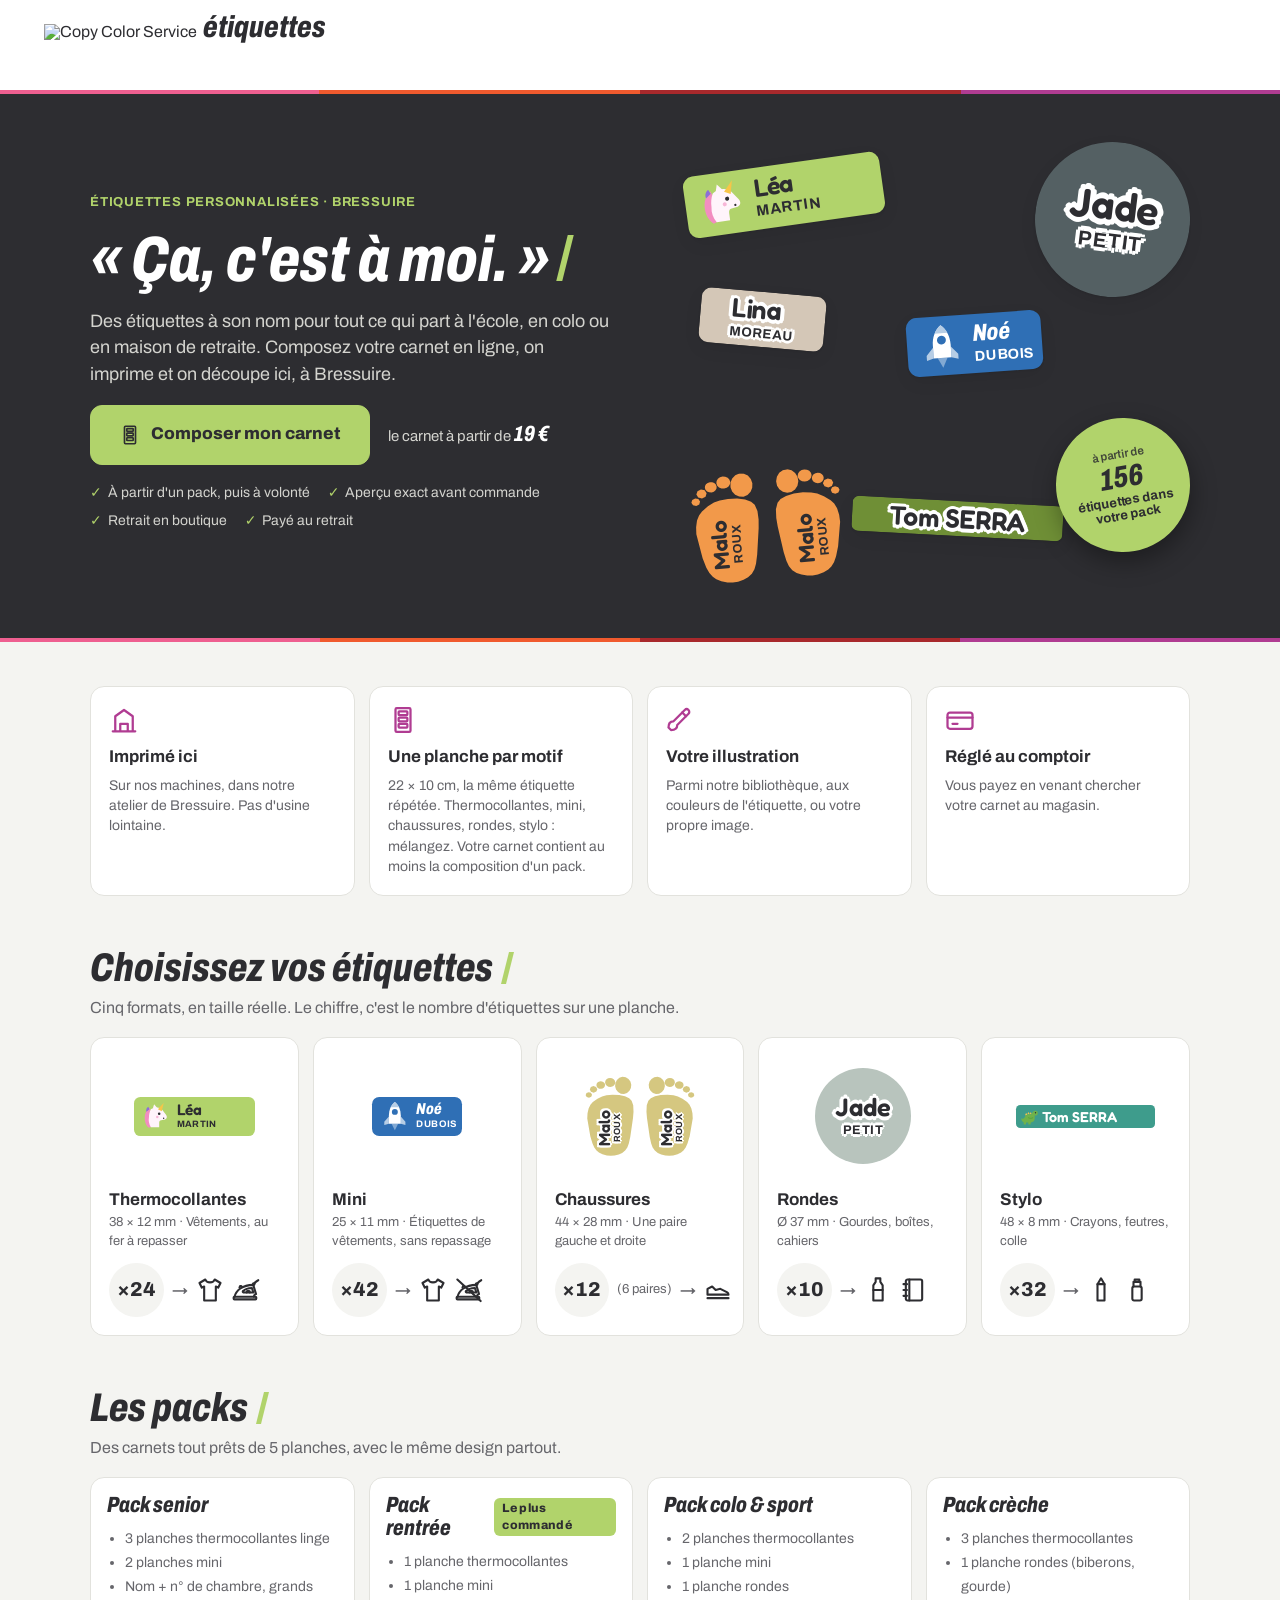
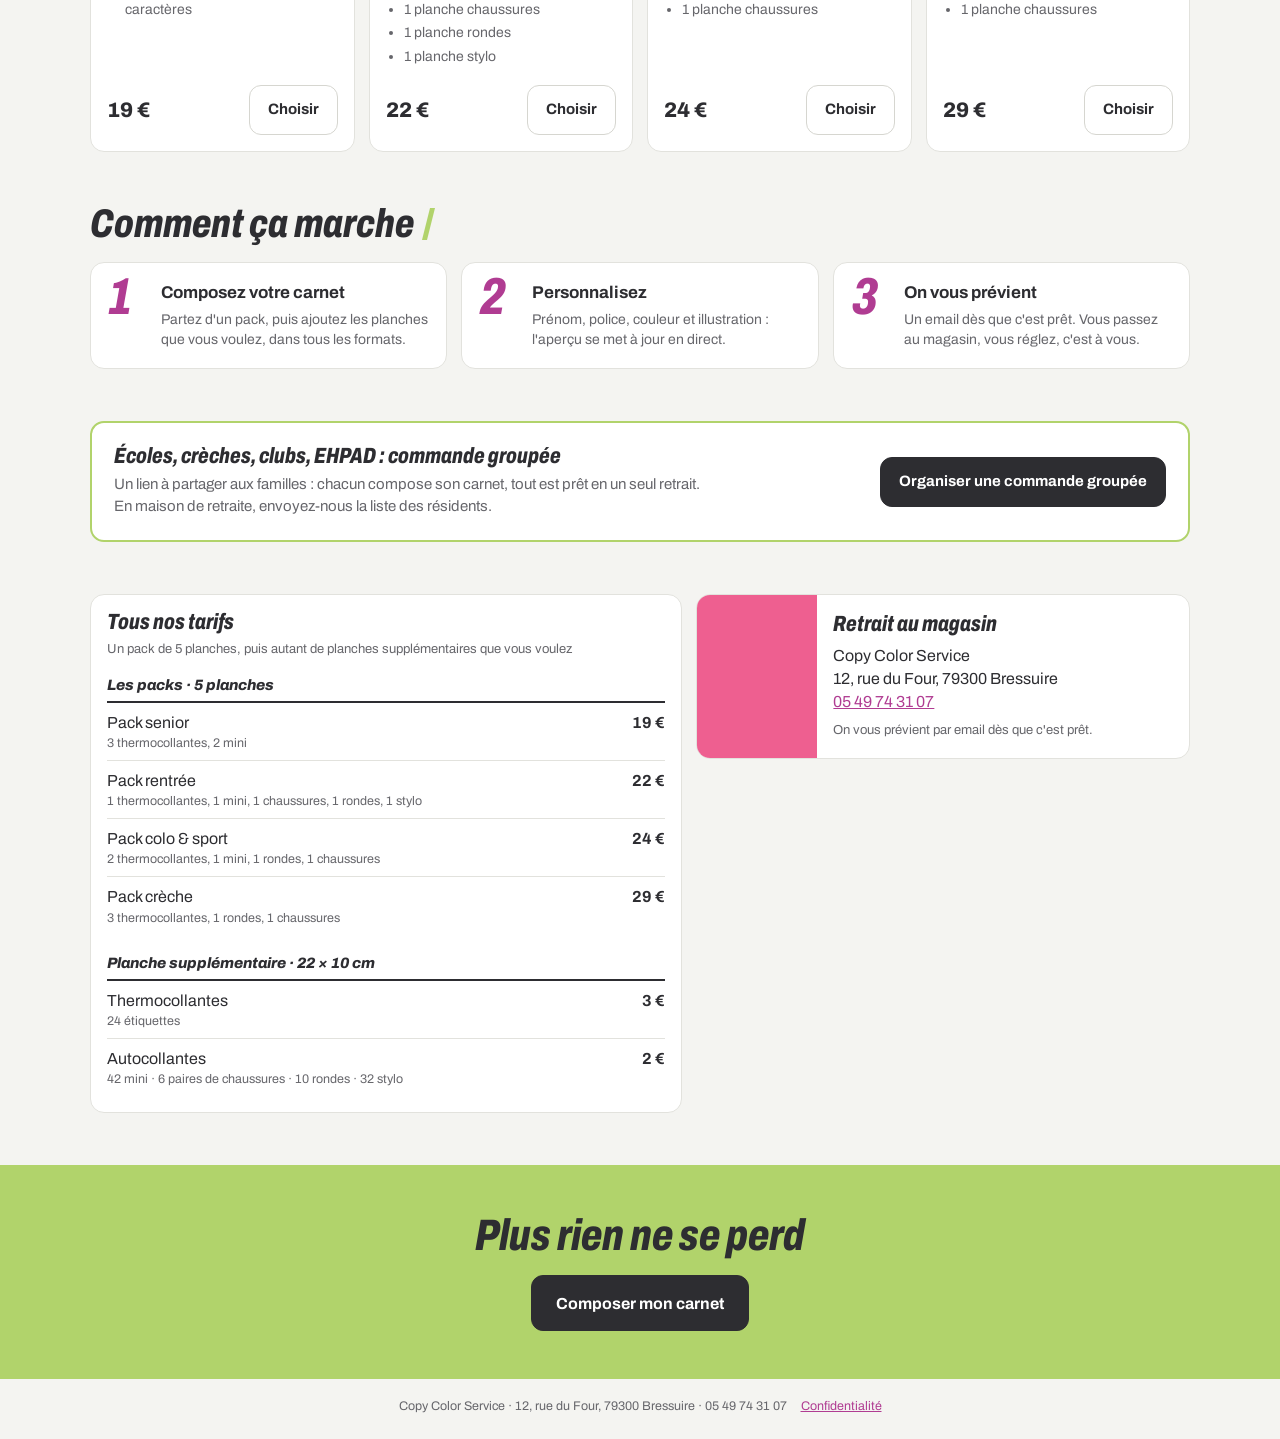
==== www/index.html @ 049da0f0 "Site de commande d'étiquettes v1.0 (etiquettes.copycolor.fr) - Accueil et configurateur repris de la" ====
<!doctype html>
<html lang="fr">
<head>
<meta charset="utf-8">
<meta name="viewport" content="width=device-width, initial-scale=1, viewport-fit=cover">
<title>Étiquettes prénom personnalisées · Copy Color Service Bressuire</title>
<meta name="description" content="Étiquettes prénom personnalisées pour l'école, la crèche, la colo ou la maison de retraite : thermocollantes, autocollantes, chaussures. Imprimées à Bressuire, à retirer au magasin.">
<meta name="theme-color" content="#2D2D31">
<link rel="icon" href="/favicon.ico" sizes="48x48">
<link rel="icon" href="/assets/favicon-32.png" type="image/png" sizes="32x32">
<link rel="apple-touch-icon" href="/apple-touch-icon.png">
<link rel="manifest" href="/site.webmanifest">
<meta property="og:type" content="website">
<meta property="og:site_name" content="Copy Color Service">
<meta property="og:locale" content="fr_FR">
<meta property="og:url" content="https://etiquettes.copycolor.fr/">
<meta property="og:title" content="Étiquettes prénom, imprimées à Bressuire">
<meta property="og:description" content="Étiquettes prénom personnalisées pour l'école, la crèche, la colo ou la maison de retraite : thermocollantes, autocollantes, chaussures. Imprimées à Bressuire, à retirer au magasin.">
<link rel="preconnect" href="https://fonts.gstatic.com" crossorigin>
<link rel="preconnect" href="https://fonts.googleapis.com">
<link href="https://fonts.googleapis.com/css2?family=Archivo:ital,wdth,wght@0,62..125,400..800;1,62..125,400..800&amp;family=Fredoka:wght@500;600&amp;family=Pacifico&amp;family=Patrick+Hand&amp;display=swap" rel="stylesheet">
<style>
body{margin:0}
.pg{--tf:'Archivo';--ink:#2D2D31;--muted:#66666B;--line:#E2E2DD;--line2:#D6D6D0;--bg:#F4F4F1;--soft:#E6E6E1;--acc:#B1D36B;--on-acc:#2D2D31;--acc-d:#B1D36B;--acc-soft:#EEF5DD;--dark:#2D2D31;--on-dark:#FFFFFF;--on-dark-2:#D4D4CF;--hl:#B03C92;--s1:#EE5F90;--s2:#F05A2E;--s3:#A8292C;--s4:#B03C92;--r:12px;
background:var(--bg);color:var(--ink);font-family:'Archivo',system-ui,sans-serif;font-size:16px;line-height:1.45;min-height:100vh;display:flex;flex-direction:column}
.pg *{box-sizing:border-box}
.pg button,.pg input{font:inherit;color:inherit}
.pg a{color:var(--hl)}
.ico{width:22px;height:22px;fill:none;stroke:currentColor;stroke-width:1.8;stroke-linecap:round;stroke-linejoin:round;flex-shrink:0}
.muted{color:var(--muted)}.small{font-size:13px}
.tf{font-family:var(--tf);font-style:italic;font-weight:800;font-stretch:75%}
.top{background:#fff;display:flex;align-items:center;gap:16px;position:sticky;top:0;z-index:40;padding:12px max(24px,calc((100% - 1192px) / 2));border-bottom:4px solid transparent;border-image:linear-gradient(90deg,var(--s1) 0 25%,var(--s2) 25% 50%,var(--s3) 50% 75%,var(--s4) 75% 100%) 1}
.brand{--lh:54px;display:block;white-space:nowrap;line-height:1;text-decoration:none;color:var(--ink)!important;padding-bottom:calc(var(--lh) * .152)}
.brand img{height:var(--lh);width:auto;display:inline-block;vertical-align:baseline;margin-bottom:calc(var(--lh) * -.152)}
.brand span{display:inline-block;margin-left:calc(var(--lh) * .12);font-size:calc(var(--lh) * .56);word-spacing:.14em;font-family:var(--tf);font-style:italic;font-weight:800;font-stretch:75%}
.steps{margin-left:auto;display:flex;gap:6px}
.steps span{font-size:13px;padding:7px 12px;border-radius:20px;background:var(--soft);color:var(--muted);white-space:nowrap}
.steps span.on{background:var(--dark);color:var(--on-dark);font-weight:700}
.stripes{display:flex;height:4px}.stripes i{flex:1}
.stripes i:nth-child(1){background:var(--s1)}.stripes i:nth-child(2){background:var(--s2)}.stripes i:nth-child(3){background:var(--s3)}.stripes i:nth-child(4){background:var(--s4)}
.title{font-size:36px;line-height:1;margin:0;display:flex;align-items:center;gap:12px;flex-wrap:wrap;font-family:var(--tf);font-style:italic;font-weight:800;font-stretch:75%}
.title::after{content:"";display:inline-block;width:5px;height:.8em;background:var(--acc);transform:skewX(-14deg)}
.title-sm{font-size:22px;line-height:1.05;margin:0;font-family:var(--tf);font-style:italic;font-weight:800;font-stretch:75%}
.card{background:#fff;border:1px solid var(--line);border-radius:14px;padding:16px}
.btn{display:inline-flex;align-items:center;justify-content:center;gap:10px;height:50px;padding:0 18px;border-radius:var(--r);border:1px solid var(--line2);background:#fff;font-weight:700;font-size:15px;cursor:pointer;text-decoration:none;color:var(--ink)!important;white-space:nowrap}
.btn-lime{background:var(--acc);border-color:var(--acc);color:var(--on-acc)!important;font-weight:800}
.btn-big{height:56px;font-size:16px;padding:0 24px}
.btn-ink{background:var(--dark);border-color:var(--dark);color:var(--on-dark)!important}
.wide{width:100%}
.hero{background:var(--dark);color:var(--on-dark);overflow:hidden}
.hero-in{max-width:1140px;margin:0 auto;padding:48px 20px 56px;display:grid;grid-template-columns:1.1fr 1fr;gap:40px;align-items:center}
.hero-text{display:flex;flex-direction:column;gap:18px;align-items:flex-start}
.kicker{font-size:13px;font-weight:700;letter-spacing:.06em;text-transform:uppercase;color:var(--acc-d)}
.hero-title{font-size:64px;line-height:.95;margin:0;font-family:var(--tf);font-style:italic;font-weight:800;font-stretch:75%}
.hero-title::after{content:"";display:inline-block;width:.1em;height:.72em;margin-left:.18em;background:var(--acc-d);transform:skewX(-14deg)}
.hero-lead{font-size:18px;color:var(--on-dark-2);margin:0;max-width:520px}
.hero-cta{display:flex;align-items:center;gap:18px;flex-wrap:wrap}
.hero-cta .btn-big{height:60px;font-size:17px;padding:0 28px}
.hero-from{font-size:15px;color:var(--on-dark-2)}.hero-from b{color:var(--on-dark);font-size:22px;font-family:var(--tf);font-style:italic;font-weight:800;font-stretch:75%}
.hero-pts{list-style:none;margin:0;padding:0;display:flex;gap:8px 18px;flex-wrap:wrap;font-size:14px;color:var(--on-dark-2)}
.hero-pts li::before{content:"✓";color:var(--acc-d);font-weight:800;margin-right:6px}
.sheets{position:relative;height:440px}
.stk{transform:rotate(var(--r));animation:floaty 7s ease-in-out infinite}
@keyframes floaty{0%,100%{transform:translate(0,0) rotate(var(--r))}25%{transform:translate(3px,-9px) rotate(calc(var(--r) + 1.5deg))}50%{transform:translate(0,-4px) rotate(var(--r))}75%{transform:translate(-3px,-11px) rotate(calc(var(--r) - 1.5deg))}}
.sticker{animation:pulse 4.5s ease-in-out infinite}
@keyframes pulse{0%,100%{transform:rotate(-10deg) scale(1)}50%{transform:rotate(-6deg) scale(1.06)}}
@media (prefers-reduced-motion:reduce){.stk,.sticker{animation:none}}
.sheets .lab{box-shadow:0 14px 30px rgba(0,0,0,.4)}
.sheet{position:absolute;margin:0;background:#fff;border-radius:3px;box-shadow:0 18px 40px rgba(0,0,0,.45);display:grid;align-content:start;justify-content:center}
.sticker{position:absolute;right:0;bottom:30px;background:var(--acc);color:var(--on-acc);border-radius:50%;width:134px;height:134px;padding:10px;box-sizing:border-box;display:flex;flex-direction:column;align-items:center;justify-content:center;text-align:center;font-weight:700;font-size:13px;line-height:1.1;transform:rotate(-10deg);box-shadow:0 10px 24px rgba(0,0,0,.35)}
.sticker small{font-size:11.5px;font-weight:600;opacity:.85}
.sticker b{font-size:30px;font-family:var(--tf);font-style:italic;font-weight:800;font-stretch:75%}
.band{max-width:1140px;margin:0 auto;padding:44px 20px 8px;width:100%}
.band > .title{font-size:40px;margin-bottom:8px}
.band > .muted{margin:0}
.perks{display:grid;grid-template-columns:repeat(4,1fr);gap:14px}
.perk{background:#fff;border:1px solid var(--line);border-radius:14px;padding:18px;display:flex;flex-direction:column;gap:6px}
.perk .ico{width:30px;height:30px;color:var(--hl);margin-bottom:4px}
.perk b{font-size:17px}.perk span{font-size:14px;color:var(--muted)}
.sizes{display:flex;align-items:flex-end;justify-content:space-between;gap:24px;overflow-x:auto;padding:26px 2px 10px}
.size{flex:none;display:flex;flex-direction:column;align-items:center;gap:8px;text-decoration:none;color:var(--ink)!important}
.size .sheetmini{background:#fff;border-radius:2px;box-shadow:0 6px 16px rgba(45,45,49,.18);display:grid;align-content:start;justify-content:center}
.fgrid{display:grid;grid-template-columns:repeat(5,minmax(0,1fr));gap:14px;margin-top:18px}
.fcard{display:flex;flex-direction:column;gap:12px;text-decoration:none;color:var(--ink)!important;padding:18px}
.fvis{height:120px;display:flex;align-items:center;justify-content:center}
.fcard b{font-size:17px}
.fuse{display:flex;align-items:center;gap:8px;margin-top:auto;color:var(--ink)}
.fuse .ico{width:28px;height:28px}
.count{min-width:54px;height:54px;padding:0 8px;border-radius:27px;background:var(--bg);display:flex;align-items:center;justify-content:center;font-size:20px;font-weight:800}
.arrow{color:var(--muted);font-weight:700}
@media (max-width:999px){.fgrid{grid-template-columns:repeat(2,minmax(0,1fr))}}
.size b{font-size:15px;margin-top:4px}.size span{font-size:13px;color:var(--muted);text-align:center}
.band[id]{scroll-margin-top:90px}
html{scroll-behavior:smooth}
@media (prefers-reduced-motion:reduce){html{scroll-behavior:auto}}
.packs{display:grid;grid-template-columns:repeat(4,1fr);gap:14px;margin-top:18px}
.pack{display:flex;flex-direction:column;gap:10px}
.pack ul{margin:0;padding-left:18px;font-size:14px;color:var(--muted);line-height:1.7}
.pack .pr{display:flex;justify-content:space-between;align-items:center;margin-top:auto;padding-top:6px}
.pack .pr b{font-size:21px;font-weight:800}
.chip{background:var(--acc);color:var(--on-acc);border-radius:6px;padding:2px 8px;font-size:12px;font-weight:800;letter-spacing:.03em}
.chip.soft{background:var(--soft)}
.how3{list-style:none;margin:18px 0 0;padding:0;display:grid;grid-template-columns:repeat(3,1fr);gap:14px;counter-reset:s}
.how3 li{counter-increment:s;background:#fff;border:1px solid var(--line);border-radius:14px;padding:18px 18px 18px 70px;position:relative;display:flex;flex-direction:column;gap:4px}
.how3 li::before{content:counter(s);position:absolute;left:18px;top:8px;font-size:52px;line-height:1;color:var(--hl);font-family:var(--tf);font-style:italic;font-weight:800;font-stretch:75%}
.how3 b{font-size:17px}.how3 span{font-size:14px;color:var(--muted)}
.two-col{display:grid;grid-template-columns:1.2fr 1fr;gap:14px;align-items:start}
.prices{width:100%;border-collapse:collapse;margin:10px 0 0}
.prices td{padding:8px 0;border-bottom:1px solid var(--line);vertical-align:top}
.prices tr:last-child td{border-bottom:0}
.prices td:last-child{text-align:right;font-weight:700;white-space:nowrap}
.prices .sub{display:block;font-weight:400;color:var(--muted);font-size:12.5px}
.prices tr.ph td{padding:18px 0 4px;font-family:'Archivo',sans-serif;font-style:italic;font-weight:800;font-size:15px;text-align:left;border-bottom:2px solid var(--ink)}
.prices tr.ph:first-child td{padding-top:6px}
.prices tr:has(+ tr.ph) td{border-bottom:0}
.shopcard{display:flex;gap:16px;padding:0;overflow:hidden}
.shopcard img{width:120px;object-fit:cover;object-position:top;background:var(--s1)}
.shopcard > div{padding:18px 18px 18px 0}
.shopcard p{margin:8px 0 0}
.groupe{display:flex;gap:18px;align-items:center;justify-content:space-between;flex-wrap:wrap;padding:22px;border:2px solid var(--acc)}
.groupe p{margin:6px 0 0;color:var(--muted);font-size:15px;max-width:640px}
.final{margin:44px 0 0;background:var(--acc);color:var(--on-acc);padding:48px 20px;display:flex;flex-direction:column;align-items:center;gap:18px;text-align:center}
.final h2{font-size:44px;line-height:1;margin:0;font-family:var(--tf);font-style:italic;font-weight:800;font-stretch:75%}
.foot{display:flex;gap:14px;justify-content:center;flex-wrap:wrap;font-size:12.5px;color:var(--muted);padding:18px 16px 24px}
.lab.pat{background-position:center;background-repeat:no-repeat}
.pt-cactus{background-image:url(/assets/fonds/cactus.jpg)}
.pt-feuilles{background-image:url(/assets/fonds/feuilles.jpg)}
.pt-chats{background-image:url(/assets/fonds/chats.jpg)}
.pt-abeilles{background-image:url(/assets/fonds/abeilles.jpg)}
.pt-marguerites{background-image:url(/assets/fonds/marguerites.jpg)}
.pt-mer{background-image:url(/assets/fonds/mer.jpg)}
.pt-noel{background-image:url(/assets/fonds/noel.jpg)}
.pt-herbier{background-image:url(/assets/fonds/herbier.jpg)}
.pt-automne{background-image:url(/assets/fonds/automne.jpg)}
.pt-tortues{background-image:url(/assets/fonds/tortues.jpg)}
.pt-monstres{background-image:url(/assets/fonds/monstres.jpg)}
.pt-baleines{background-image:url(/assets/fonds/baleines.jpg)}
.pt-poissons{background-image:url(/assets/fonds/poissons.jpg)}
.pt-nuages{background-image:url(/assets/fonds/nuages.jpg)}
.pt-singes{background-image:url(/assets/fonds/singes.jpg)}
.lab{display:flex;align-items:center;box-sizing:border-box;overflow:hidden;white-space:nowrap}
.lab svg{flex:none}
@media (max-width:699px){
.top{padding:10px 16px}.brand{--lh:44px}.steps{display:none}
.hero-in{grid-template-columns:1fr;padding:28px 16px 36px;gap:28px}
.hero-title{font-size:46px}.hero-lead{font-size:16.5px}.hero-cta .btn-big{width:100%}
.sheets{height:300px;order:-1;margin:0 8px}
.sheets>.stk:nth-child(3),.sheets>.stk:nth-child(6){display:none}
.band{padding:32px 16px 4px}.band > .title{font-size:32px}
.perks,.packs{grid-template-columns:1fr 1fr;gap:10px}
.how3,.two-col{grid-template-columns:1fr}
.final{padding:36px 16px 44px}.final h2{font-size:34px}
}
@media (min-width:700px) and (max-width:999px){.perks,.packs{grid-template-columns:1fr 1fr}.how3,.two-col{grid-template-columns:1fr}}
</style>
</head>
<body>
<div class="pg">
<svg width="0" height="0" style="position: absolute" aria-hidden="true">
<symbol id="i-licorne" viewBox="0 0 48 48"><path d="M15 11c-6 4-9 12-7 21 1 4 3 8 6 10l5-2c-4-6-4-15-1-21z" fill="var(--i2, #F28DC0)"></path><path d="M13 9c-3 2-4 5-3 8l5-4z" fill="var(--i3, #8B6FD6)"></path><path d="M17 13c6-4 14-4 18 1l6 8c2 3 1 6-2 7l-6 1c-2 0-3 2-3 4v7H17c-3-5-4-10-3-15 0-5 1-9 3-13z" fill="var(--i1, #FFF4FB)"></path><path d="M20 12l2-7 5 6z" fill="var(--i1, #FFF4FB)"></path><path d="M28 13l9-10-3 13z" fill="var(--i3, #F7C548)"></path><circle cx="30" cy="20" r="2" fill="var(--e, #2D2D31)"></circle><circle cx="37" cy="27" r="1.1" fill="var(--e, #2D2D31)"></circle><circle cx="27" cy="25" r="2" fill="var(--i2, #F28DC0)" opacity=".6"></circle></symbol>
<symbol id="i-pompier" viewBox="0 0 48 48"><path d="M6 12h22v2H6zM8 14h2v5H8zM14 14h2v5h-2zM20 14h2v5h-2zM26 14h2v5h-2z" fill="var(--i3, #F7C548)"></path><rect x="3" y="19" width="28" height="17" rx="2" fill="var(--i1, #E5484D)"></rect><path d="M31 23h8l6 7v6H31z" fill="var(--i1, #E5484D)"></path><path d="M33 25h5l4 5h-9z" fill="var(--i2, #BFE3F5)"></path><rect x="33" y="19" width="4" height="4" rx="1" fill="var(--i2, #5EB1E8)"></rect><rect x="6" y="25" width="22" height="3" fill="var(--e, #FFFFFF)" opacity=".85"></rect><circle cx="12" cy="37" r="4.5" fill="var(--k, #2D2D31)"></circle><circle cx="37" cy="37" r="4.5" fill="var(--k, #2D2D31)"></circle><circle cx="12" cy="37" r="1.8" fill="var(--e, #FFFFFF)"></circle><circle cx="37" cy="37" r="1.8" fill="var(--e, #FFFFFF)"></circle></symbol>
<symbol id="i-fleur" viewBox="0 0 48 48"><rect x="23" y="24" width="2.6" height="20" rx="1.3" fill="var(--i3, #4F9D3A)"></rect><path d="M25 37c4-6 10-7 13-5-3 5-9 6-13 5z" fill="var(--i3, #6FB24A)"></path><path d="M23 33c-4-5-9-6-12-4 3 4 8 5 12 4z" fill="var(--i3, #6FB24A)"></path><circle cx="24" cy="10" r="6.5" fill="var(--i1, #F28DC0)"></circle><circle cx="32.5" cy="16.5" r="6.5" fill="var(--i1, #F28DC0)"></circle><circle cx="29" cy="26" r="6.5" fill="var(--i1, #F28DC0)"></circle><circle cx="19" cy="26" r="6.5" fill="var(--i1, #F28DC0)"></circle><circle cx="15.5" cy="16.5" r="6.5" fill="var(--i1, #F28DC0)"></circle><circle cx="24" cy="19" r="5.5" fill="var(--i2, #F7C548)"></circle></symbol>
<symbol id="i-dino" viewBox="0 0 48 48"><path d="M13 21l3-6 3 6zM19 19l3-6 3 6zM25 19l3-6 2 6z" fill="var(--i2, #F7C548)"></path><path d="M3 30c4 1 7 0 9-3 2-5 7-8 13-8h5c1-5 5-9 10-9 4 0 6 3 6 6 0 4-3 6-7 6h-1v8c0 6-4 10-10 10l-1 5h-5l-1-5h-5l-1 5h-5l-1-6c-3-1-5-4-6-8z" fill="var(--i1, #6FB24A)"></path><circle cx="40" cy="15" r="1.8" fill="var(--e, #2D2D31)"></circle><path d="M22 28c3 2 8 2 11 0" stroke="var(--i3, #4F9D3A)" stroke-width="2" fill="none" stroke-linecap="round"></path></symbol>
<symbol id="i-fusee" viewBox="0 0 48 48"><path d="M19 36h10l-5 10z" fill="var(--i3, #F7C548)"></path><path d="M15 25l-7 8v5l7-2zM33 25l7 8v5l-7-2z" fill="var(--i2, #E5484D)"></path><path d="M24 3c6 5 9 12 9 20v13H15V23c0-8 3-15 9-20z" fill="var(--i1, #DCE6F0)"></path><circle cx="24" cy="18" r="4.5" fill="var(--e, #2F6FB5)"></circle><path d="M24 3c3 2 5 5 6.5 8h-13C19 8 21 5 24 3z" fill="var(--i2, #E5484D)"></path></symbol>
<symbol id="i-chat" viewBox="0 0 48 48"><path d="M10 21l2-13 9 7h6l9-7 2 13c2 3 3 6 3 9 0 9-8 14-17 14S7 39 7 30c0-3 1-6 3-9z" fill="var(--i1, #F2994A)"></path><path d="M13.5 12l1 6 4-3zM34.5 12l-1 6-4-3z" fill="var(--i2, #F28DC0)"></path><path d="M14 24l5 1M14 21l4 2M29 25l5-1M30 23l4-2" stroke="var(--i3, #D9772A)" stroke-width="1.6" stroke-linecap="round"></path><circle cx="18.5" cy="29" r="2.2" fill="var(--e, #2D2D31)"></circle><circle cx="29.5" cy="29" r="2.2" fill="var(--e, #2D2D31)"></circle><path d="M22 33h4l-2 2.5z" fill="var(--i2, #F28DC0)"></path></symbol>
<symbol id="i-arc" viewBox="0 0 48 48"><path d="M3 34a21 21 0 0 1 42 0h-5a16 16 0 0 0-32 0z" fill="var(--i1, #E5484D)"></path><path d="M8 34a16 16 0 0 1 32 0h-5a11 11 0 0 0-22 0z" fill="var(--i2, #F7C548)"></path><path d="M13 34a11 11 0 0 1 22 0h-5a6 6 0 0 0-12 0z" fill="var(--i3, #2F6FB5)"></path><circle cx="8" cy="36" r="5" fill="var(--e, #E8F1F8)"></circle><circle cx="13" cy="37" r="4" fill="var(--e, #E8F1F8)"></circle><circle cx="40" cy="36" r="5" fill="var(--e, #E8F1F8)"></circle><circle cx="35" cy="37" r="4" fill="var(--e, #E8F1F8)"></circle></symbol>
<symbol id="i-papillon" viewBox="0 0 48 48"><path d="M24 22C18 9 5 7 5 16s9 11 19 8zM24 22c6-13 19-15 19-6s-9 11-19 8z" fill="var(--i1, #8B6FD6)"></path><path d="M24 25c-8 0-15 4-13 10 2 5 9 3 13-6zM24 25c8 0 15 4 13 10-2 5-9 3-13-6z" fill="var(--i2, #F28DC0)"></path><circle cx="13" cy="16" r="2.5" fill="var(--i3, #F7C548)"></circle><circle cx="35" cy="16" r="2.5" fill="var(--i3, #F7C548)"></circle><rect x="22.6" y="14" width="2.8" height="22" rx="1.4" fill="var(--k, #2D2D31)"></rect><path d="M23 15c-2-4-4-6-6-7M25 15c2-4 4-6 6-7" stroke="var(--k, #2D2D31)" stroke-width="1.4" fill="none" stroke-linecap="round"></path></symbol>
</svg>
<header class="top">
<a class="brand" href="/" aria-label="Copy Color Service, accueil étiquettes"><img src="/assets/logo.png" alt="Copy Color Service"><span>étiquettes</span></a>

</header>
<main style="flex:1;width:100%">
<section class="hero">
<div class="hero-in">
<div class="hero-text">
<span class="kicker">Étiquettes personnalisées · Bressuire</span>
<h1 class="hero-title">« Ça, c'est à moi. »</h1>
<p class="hero-lead">Des étiquettes à son nom pour tout ce qui part à l'école, en colo ou en maison de retraite. Composez votre carnet en ligne, on imprime et on découpe ici, à Bressuire.</p>
<div class="hero-cta">
<a class="btn btn-lime btn-big" href="#packs"><svg class="ico" viewBox="0 0 24 24" aria-hidden="true"><rect x="6" y="2.5" width="12" height="19" rx="1"/><rect x="8.5" y="5" width="7" height="3" rx=".6"/><rect x="8.5" y="10" width="7" height="3" rx=".6"/><rect x="8.5" y="15" width="7" height="3" rx=".6"/></svg>Composer mon carnet</a>
<span class="hero-from">le carnet à partir de <b>19 €</b></span>
</div>
<ul class="hero-pts"><li>À partir d'un pack, puis à volonté</li><li>Aperçu exact avant commande</li><li>Retrait en boutique</li><li>Payé au retrait</li></ul>
</div>
<div class="sheets" aria-hidden="true">
<div class="stk" style="position:absolute;left:0;top:22px;--r:-8deg;animation-duration:6.5s;animation-delay:0s"><div class="lab" style="width:197.6px;height:62.4px;flex:none;border-radius:10.4px;background:#B1D36B;color:#2D2D31;padding:0 11.2px;gap:8.7px;box-shadow:0 1px 2px rgba(0,0,0,.08),0 6px 18px rgba(0,0,0,.06);"><svg aria-hidden="true" style="width:49.9px;height:49.9px;"><use href="#i-licorne"></use></svg><div style="display:flex;flex-direction:column;min-width:0;"><span style="font-family:'Fredoka', sans-serif;font-weight:600;font-size:25.0px;line-height:1.05;">Léa</span><span style="font-weight:700;font-size:15.0px;letter-spacing:.04em">MARTIN</span></div></div></div><div class="stk" style="position:absolute;right:0;top:0;--r:7deg;animation-duration:7.5s;animation-delay:-2.2s"><div class="lab pat pt-marguerites" style="width:155.4px;height:155.4px;flex:none;border-radius:999px;background-color:#546063;background-size:210.0px 210.0px;color:#2D2D31;flex-direction:column;justify-content:center;gap:4.7px;padding:0 12.4px;box-shadow:0 1px 2px rgba(0,0,0,.08),0 6px 18px rgba(0,0,0,.06);"><div style="display:flex;flex-direction:column;min-width:0;align-items:center;text-align:center;"><span style="font-family:'Fredoka', sans-serif;font-weight:600;font-size:41.0px;line-height:1.05;text-shadow:5.74px 0.00px 0 #fff,-5.74px 0.00px 0 #fff,0.00px 5.74px 0 #fff,0.00px -5.74px 0 #fff,4.02px 4.02px 0 #fff,-4.02px 4.02px 0 #fff,4.02px -4.02px 0 #fff,-4.02px -4.02px 0 #fff;">Jade</span><span style="font-weight:700;font-size:20.2px;letter-spacing:.04em;text-shadow:4.44px 0.00px 0 #fff,-4.44px 0.00px 0 #fff,0.00px 4.44px 0 #fff,0.00px -4.44px 0 #fff,3.11px 3.11px 0 #fff,-3.11px 3.11px 0 #fff,3.11px -3.11px 0 #fff,-3.11px -3.11px 0 #fff;">PETIT</span></div></div></div><div class="stk" style="position:absolute;left:3%;top:150px;--r:5deg;animation-duration:6s;animation-delay:-1.4s"><div class="lab pat pt-mer" style="width:125.0px;height:55.0px;flex:none;border-radius:10.0px;background-color:#D4C7B7;background-size:225.0px 225.0px;justify-content:center;color:#2D2D31;padding:0 9.9px;gap:7.7px;box-shadow:0 1px 2px rgba(0,0,0,.08),0 6px 18px rgba(0,0,0,.06);"><div style="display:flex;flex-direction:column;min-width:0;"><span style="font-family:'Fredoka', sans-serif;font-weight:600;font-size:26.4px;line-height:1.05;text-shadow:3.70px 0.00px 0 #fff,-3.70px 0.00px 0 #fff,0.00px 3.70px 0 #fff,0.00px -3.70px 0 #fff,2.59px 2.59px 0 #fff,-2.59px 2.59px 0 #fff,2.59px -2.59px 0 #fff,-2.59px -2.59px 0 #fff;">Lina</span><span style="font-weight:700;font-size:13.2px;letter-spacing:.04em;text-shadow:2.90px 0.00px 0 #fff,-2.90px 0.00px 0 #fff,0.00px 2.90px 0 #fff,0.00px -2.90px 0 #fff,2.03px 2.03px 0 #fff,-2.03px 2.03px 0 #fff,2.03px -2.03px 0 #fff,-2.03px -2.03px 0 #fff;">MOREAU</span></div></div></div><div class="stk" style="position:absolute;left:44%;top:172px;--r:-4deg;animation-duration:7s;animation-delay:-3.1s"><div class="lab" style="width:135.0px;height:59.4px;flex:none;border-radius:10.8px;background:#2F6FB5;color:#FFFFFF;padding:0 10.7px;gap:8.3px;box-shadow:0 1px 2px rgba(0,0,0,.08),0 6px 18px rgba(0,0,0,.06);"><svg aria-hidden="true" style="width:47.5px;height:47.5px;--i1:#FFFFFF;--i2:color-mix(in srgb,#FFFFFF 65%,#2F6FB5);--i3:color-mix(in srgb,#FFFFFF 40%,#2F6FB5);--e:#2F6FB5;--k:#FFFFFF;"><use href="#i-fusee"></use></svg><div style="display:flex;flex-direction:column;min-width:0;"><span style="font-family:'Archivo', sans-serif;font-weight:800;font-style:italic;font-stretch:75%;font-size:23.8px;line-height:1.05;">Noé</span><span style="font-weight:700;font-size:14.3px;letter-spacing:.04em">DUBOIS</span></div></div></div><div class="stk" style="position:absolute;left:1%;bottom:0;--r:-5deg;animation-duration:8s;animation-delay:-0.8s"><div style="display:flex;gap:10.4px"><div style="position:relative;width:72.8px;height:114.4px;flex:none;color:#2D2D31"><div aria-hidden="true" class="" style="position:absolute;inset:0;background:#F2994A;clip-path:path('M44.14 10.54 L43.48 8.24 L41.98 6.43 L39.68 5.15 L37.00 4.75 L34.35 5.26 L32.13 6.64 L30.67 8.65 L30.20 10.99 L30.87 13.45 L32.49 15.36 L34.83 16.59 L37.51 16.93 L40.16 16.36 L42.34 14.94 L43.74 12.89 Z M30.19 14.07 L29.57 12.11 L28.14 10.52 L26.13 9.52 L23.83 9.28 L21.60 9.82 L19.77 11.06 L18.67 12.71 L18.34 14.71 L18.90 16.68 L20.28 18.30 L22.26 19.35 L24.70 19.63 L26.94 19.09 L28.76 17.85 L29.91 16.08 Z M66.06 14.04 L64.90 9.62 L62.24 6.02 L58.47 3.75 L53.90 3.21 L49.75 4.55 L46.40 7.46 L44.36 11.50 L43.94 16.06 L45.19 20.44 L47.95 23.99 L51.77 26.15 L56.08 26.60 L60.22 25.26 L63.57 22.35 L65.53 18.59 Z M19.61 20.10 L17.92 16.98 L14.33 15.81 L10.72 17.22 L9.30 20.44 L10.90 23.60 L14.58 24.85 L18.28 23.36 Z M12.38 27.72 L10.87 25.10 L7.79 24.17 L4.75 25.43 L3.62 28.20 L5.05 30.85 L8.22 31.84 L11.33 30.51 Z M13.45 37.76 L10.16 41.46 L7.69 46.39 L6.20 53.10 L5.82 60.03 L9.99 84.37 L12.87 94.14 L15.46 99.75 L18.48 103.86 L21.80 106.63 L26.62 109.01 L32.64 110.72 L37.97 111.24 L43.29 110.81 L48.94 109.32 L53.61 107.24 L57.69 104.12 L60.66 99.85 L62.70 94.53 L64.68 85.45 L68.43 59.34 L69.13 50.78 L68.73 42.08 L66.52 35.77 L63.20 32.31 L57.46 29.60 L49.51 27.90 L40.35 27.51 L32.10 28.34 L26.13 29.93 L19.80 33.20 Z')"></div><div style="position:absolute;left:48%;top:64%;transform:translate(-50%,-50%) rotate(-90deg);display:flex;flex-direction:column;align-items:center;white-space:nowrap;line-height:1.05"><span style="font-family:'Fredoka', sans-serif;font-weight:600;font-size:21.8px;">Malo</span><span style="font-weight:700;font-size:12.4px;letter-spacing:.04em">ROUX</span></div></div><div style="position:relative;width:72.8px;height:114.4px;flex:none;color:#2D2D31"><div aria-hidden="true" class="" style="position:absolute;inset:0;background:#F2994A;clip-path:path('M28.66 10.54 L29.32 8.24 L30.82 6.43 L33.12 5.15 L35.80 4.75 L38.45 5.26 L40.67 6.64 L42.13 8.65 L42.60 10.99 L41.93 13.45 L40.31 15.36 L37.97 16.59 L35.29 16.93 L32.64 16.36 L30.46 14.94 L29.06 12.89 Z M42.61 14.07 L43.23 12.11 L44.66 10.52 L46.67 9.52 L48.97 9.28 L51.20 9.82 L53.03 11.06 L54.13 12.71 L54.46 14.71 L53.90 16.68 L52.52 18.30 L50.54 19.35 L48.10 19.63 L45.86 19.09 L44.04 17.85 L42.89 16.08 Z M6.74 14.04 L7.90 9.62 L10.56 6.02 L14.33 3.75 L18.90 3.21 L23.05 4.55 L26.40 7.46 L28.44 11.50 L28.86 16.06 L27.61 20.44 L24.85 23.99 L21.03 26.15 L16.72 26.60 L12.58 25.26 L9.23 22.35 L7.27 18.59 Z M53.19 20.10 L54.88 16.98 L58.47 15.81 L62.08 17.22 L63.50 20.44 L61.90 23.60 L58.22 24.85 L54.52 23.36 Z M60.42 27.72 L61.93 25.10 L65.01 24.17 L68.05 25.43 L69.18 28.20 L67.75 30.85 L64.58 31.84 L61.47 30.51 Z M59.35 37.76 L62.64 41.46 L65.11 46.39 L66.60 53.10 L66.98 60.03 L62.81 84.37 L59.93 94.14 L57.34 99.75 L54.32 103.86 L51.00 106.63 L46.18 109.01 L40.16 110.72 L34.83 111.24 L29.51 110.81 L23.86 109.32 L19.19 107.24 L15.11 104.12 L12.14 99.85 L10.10 94.53 L8.12 85.45 L4.37 59.34 L3.67 50.78 L4.07 42.08 L6.28 35.77 L9.60 32.31 L15.34 29.60 L23.29 27.90 L32.45 27.51 L40.70 28.34 L46.67 29.93 L53.00 33.20 Z')"></div><div style="position:absolute;left:52%;top:64%;transform:translate(-50%,-50%) rotate(-90deg);display:flex;flex-direction:column;align-items:center;white-space:nowrap;line-height:1.05"><span style="font-family:'Fredoka', sans-serif;font-weight:600;font-size:21.8px;">Malo</span><span style="font-weight:700;font-size:12.4px;letter-spacing:.04em">ROUX</span></div></div></div></div><div class="stk" style="position:absolute;left:33%;bottom:46px;--r:3deg;animation-duration:6.8s;animation-delay:-4.2s"><div class="lab pat pt-monstres" style="width:211.2px;height:35.2px;flex:none;border-radius:6.6px;background-color:#6F8F36;background-size:221.8px 332.6px;justify-content:center;color:#2D2D31;padding:0 6.3px;gap:4.9px;box-shadow:0 1px 2px rgba(0,0,0,.08),0 6px 18px rgba(0,0,0,.06);"><div style="display:flex;flex-direction:column;min-width:0;"><span style="font-family:'Fredoka', sans-serif;font-weight:600;font-size:26.2px;line-height:1.05;text-shadow:3.67px 0.00px 0 #fff,-3.67px 0.00px 0 #fff,0.00px 3.67px 0 #fff,0.00px -3.67px 0 #fff,2.57px 2.57px 0 #fff,-2.57px 2.57px 0 #fff,2.57px -2.57px 0 #fff,-2.57px -2.57px 0 #fff;">Tom SERRA</span></div></div></div>
<span class="sticker"><small>à partir de</small><b>156</b>étiquettes dans votre pack</span>
</div>
</div>
</section>
<div class="stripes" aria-hidden="true"><i></i><i></i><i></i><i></i></div>

<section class="band">
<div class="perks">
<div class="perk"><svg class="ico" viewBox="0 0 24 24" aria-hidden="true"><path d="M3 21h18M5 21V9l7-5 7 5v12M9 21v-6h6v6"/></svg><b>Imprimé ici</b><span>Sur nos machines, dans notre atelier de Bressuire. Pas d'usine lointaine.</span></div>
<div class="perk"><svg class="ico" viewBox="0 0 24 24" aria-hidden="true"><rect x="6" y="2.5" width="12" height="19" rx="1"/><rect x="8.5" y="5" width="7" height="3" rx=".6"/><rect x="8.5" y="10" width="7" height="3" rx=".6"/><rect x="8.5" y="15" width="7" height="3" rx=".6"/></svg><b>Une planche par motif</b><span>22 × 10 cm, la même étiquette répétée. Thermocollantes, mini, chaussures, rondes, stylo : mélangez. Votre carnet contient au moins la composition d'un pack.</span></div>
<div class="perk"><svg class="ico" viewBox="0 0 24 24" aria-hidden="true"><path d="M4 20c3 0 5-1 5-4l9-9a2 2 0 0 0-3-3l-9 9c-3 0-4 2-4 5z"/><path d="M13 6l3 3"/></svg><b>Votre illustration</b><span>Parmi notre bibliothèque, aux couleurs de l'étiquette, ou votre propre image.</span></div>
<div class="perk"><svg class="ico" viewBox="0 0 24 24" aria-hidden="true"><rect x="2" y="6" width="20" height="13" rx="2"/><path d="M2 10h20M6 15h4"/></svg><b>Réglé au comptoir</b><span>Vous payez en venant chercher votre carnet au magasin.</span></div>
</div>
</section>

<section class="band" id="planches">
<h2 class="title">Choisissez vos étiquettes</h2>
<p class="muted">Cinq formats, en taille réelle. Le chiffre, c'est le nombre d'étiquettes sur une planche.</p>
<div class="fgrid"><a class="card fcard" href="/composer"><div class="fvis"><div class="lab" style="width:121.6px;height:38.4px;flex:none;border-radius:6.4px;background:#B1D36B;color:#2D2D31;padding:0 6.9px;gap:5.4px;"><svg aria-hidden="true" style="width:30.7px;height:30.7px;"><use href="#i-licorne"></use></svg><div style="display:flex;flex-direction:column;min-width:0;"><span style="font-family:'Fredoka', sans-serif;font-weight:600;font-size:15.4px;line-height:1.05;">Léa</span><span style="font-weight:700;font-size:9.2px;letter-spacing:.04em">MARTIN</span></div></div></div><div><b>Thermocollantes</b><span class="muted small" style="display:block">38 × 12 mm · Vêtements, au fer à repasser</span></div><div class="fuse"><span class="count">×24</span><span class="arrow" aria-hidden="true">→</span><svg class="ico" viewBox="0 0 24 24" aria-hidden="true"><path d="M8 3l-5 3 2 4 2-1v12h10V9l2 1 2-4-5-3c-.5 1.5-2 2.5-4 2.5S8.5 4.5 8 3z"/></svg><svg class="ico" viewBox="0 0 24 24" aria-hidden="true"><path d="M2.2 17.8C3.4 12.2 9 7.9 18.2 7.6l2.4 7.9c-1.1.2-1.7 1-1.8 2.3"/><path d="M6.4 9.9l.5-1.2h1.1l.5.7"/><circle cx="18.6" cy="6.9" r=".7"/><path d="M19.2 6.3c.9-1.2 2-2.1 3.3-2.7"/><path d="M9.6 12.8c1.6-1.6 4.1-2.4 7.5-2.5l1.2 3.9h-7.4c-1.6 0-2.1-.8-1.3-1.4z"/><path d="M12.6 14.2v-.8c0-.3.2-.5.5-.5h1.6c.3 0 .5.2.5.5v.8"/><rect x="1.4" y="17.8" width="19.4" height="2.2" rx=".7"/></svg></div></a><a class="card fcard" href="/composer"><div class="fvis"><div class="lab" style="width:90.0px;height:39.6px;flex:none;border-radius:7.2px;background:#2F6FB5;color:#FFFFFF;padding:0 7.1px;gap:5.5px;"><svg aria-hidden="true" style="width:31.7px;height:31.7px;--i1:#FFFFFF;--i2:color-mix(in srgb,#FFFFFF 65%,#2F6FB5);--i3:color-mix(in srgb,#FFFFFF 40%,#2F6FB5);--e:#2F6FB5;--k:#FFFFFF;"><use href="#i-fusee"></use></svg><div style="display:flex;flex-direction:column;min-width:0;"><span style="font-family:'Archivo', sans-serif;font-weight:800;font-style:italic;font-stretch:75%;font-size:15.8px;line-height:1.05;">Noé</span><span style="font-weight:700;font-size:9.5px;letter-spacing:.04em">DUBOIS</span></div></div></div><div><b>Mini</b><span class="muted small" style="display:block">25 × 11 mm · Étiquettes de vêtements, sans repassage</span></div><div class="fuse"><span class="count">×42</span><span class="arrow" aria-hidden="true">→</span><svg class="ico" viewBox="0 0 24 24" aria-hidden="true"><path d="M8 3l-5 3 2 4 2-1v12h10V9l2 1 2-4-5-3c-.5 1.5-2 2.5-4 2.5S8.5 4.5 8 3z"/></svg><svg class="ico" viewBox="0 0 24 24" aria-hidden="true"><path d="M2.2 17.8C3.4 12.2 9 7.9 18.2 7.6l2.4 7.9c-1.1.2-1.7 1-1.8 2.3"/><path d="M6.4 9.9l.5-1.2h1.1l.5.7"/><circle cx="18.6" cy="6.9" r=".7"/><path d="M19.2 6.3c.9-1.2 2-2.1 3.3-2.7"/><path d="M9.6 12.8c1.6-1.6 4.1-2.4 7.5-2.5l1.2 3.9h-7.4c-1.6 0-2.1-.8-1.3-1.4z"/><path d="M12.6 14.2v-.8c0-.3.2-.5.5-.5h1.6c.3 0 .5.2.5.5v.8"/><rect x="1.4" y="17.8" width="19.4" height="2.2" rx=".7"/><path d="M2 3l20 18.5"/></svg></div></a><a class="card fcard" href="/composer"><div class="fvis"><div style="display:flex;gap:7.6px"><div style="position:relative;width:53.2px;height:83.6px;flex:none;color:#2D2D31"><div aria-hidden="true" class="lab pat pt-singes" style="position:absolute;inset:0;background-color:#D5C780;background-size:114.0px 114.0px;clip-path:path('M32.26 7.70 L31.77 6.02 L30.68 4.70 L29.00 3.76 L27.04 3.47 L25.10 3.85 L23.48 4.85 L22.41 6.32 L22.07 8.03 L22.56 9.83 L23.74 11.23 L25.45 12.12 L27.41 12.37 L29.35 11.95 L30.94 10.92 L31.96 9.42 Z M22.06 10.28 L21.61 8.85 L20.57 7.69 L19.09 6.96 L17.41 6.78 L15.78 7.17 L14.45 8.08 L13.65 9.29 L13.40 10.75 L13.81 12.19 L14.82 13.38 L16.27 14.14 L18.05 14.35 L19.68 13.95 L21.02 13.04 L21.85 11.75 Z M48.27 10.26 L47.43 7.03 L45.48 4.40 L42.73 2.74 L39.39 2.35 L36.36 3.33 L33.91 5.45 L32.42 8.40 L32.11 11.74 L33.03 14.94 L35.04 17.53 L37.83 19.11 L40.98 19.44 L44.01 18.46 L46.45 16.34 L47.89 13.58 Z M14.33 14.69 L13.10 12.41 L10.47 11.55 L7.83 12.58 L6.79 14.94 L7.96 17.25 L10.66 18.16 L13.36 17.07 Z M9.04 20.26 L7.94 18.34 L5.69 17.66 L3.47 18.58 L2.64 20.61 L3.69 22.55 L6.01 23.27 L8.28 22.30 Z M9.83 27.60 L7.43 30.30 L5.62 33.90 L4.53 38.81 L4.25 43.86 L7.30 61.66 L9.41 68.79 L11.29 72.89 L13.51 75.90 L15.93 77.92 L19.46 79.66 L23.85 80.91 L27.74 81.29 L31.63 80.97 L35.76 79.89 L39.18 78.37 L42.16 76.08 L44.33 72.97 L45.82 69.08 L47.26 62.44 L50.01 43.36 L50.52 37.11 L50.23 30.75 L48.61 26.14 L46.19 23.61 L41.99 21.63 L36.18 20.39 L29.48 20.11 L23.46 20.71 L19.09 21.87 L14.47 24.26 Z')"></div><div style="position:absolute;left:48%;top:64%;transform:translate(-50%,-50%) rotate(-90deg);display:flex;flex-direction:column;align-items:center;white-space:nowrap;line-height:1.05"><span style="font-family:'Fredoka', sans-serif;font-weight:600;font-size:16.0px;text-shadow:2.23px 0.00px 0 #fff,-2.23px 0.00px 0 #fff,0.00px 2.23px 0 #fff,0.00px -2.23px 0 #fff,1.56px 1.56px 0 #fff,-1.56px 1.56px 0 #fff,1.56px -1.56px 0 #fff,-1.56px -1.56px 0 #fff;">Malo</span><span style="font-weight:700;font-size:9.0px;letter-spacing:.04em;text-shadow:1.99px 0.00px 0 #fff,-1.99px 0.00px 0 #fff,0.00px 1.99px 0 #fff,0.00px -1.99px 0 #fff,1.39px 1.39px 0 #fff,-1.39px 1.39px 0 #fff,1.39px -1.39px 0 #fff,-1.39px -1.39px 0 #fff;">ROUX</span></div></div><div style="position:relative;width:53.2px;height:83.6px;flex:none;color:#2D2D31"><div aria-hidden="true" class="lab pat pt-singes" style="position:absolute;inset:0;background-color:#D5C780;background-size:114.0px 114.0px;clip-path:path('M20.94 7.70 L21.43 6.02 L22.52 4.70 L24.20 3.76 L26.16 3.47 L28.10 3.85 L29.72 4.85 L30.79 6.32 L31.13 8.03 L30.64 9.83 L29.46 11.23 L27.75 12.12 L25.79 12.37 L23.85 11.95 L22.26 10.92 L21.24 9.42 Z M31.14 10.28 L31.59 8.85 L32.63 7.69 L34.11 6.96 L35.79 6.78 L37.42 7.17 L38.75 8.08 L39.55 9.29 L39.80 10.75 L39.39 12.19 L38.38 13.38 L36.93 14.14 L35.15 14.35 L33.52 13.95 L32.18 13.04 L31.35 11.75 Z M4.93 10.26 L5.77 7.03 L7.72 4.40 L10.47 2.74 L13.81 2.35 L16.84 3.33 L19.29 5.45 L20.78 8.40 L21.09 11.74 L20.17 14.94 L18.16 17.53 L15.37 19.11 L12.22 19.44 L9.19 18.46 L6.75 16.34 L5.31 13.58 Z M38.87 14.69 L40.10 12.41 L42.73 11.55 L45.37 12.58 L46.41 14.94 L45.24 17.25 L42.54 18.16 L39.84 17.07 Z M44.16 20.26 L45.26 18.34 L47.51 17.66 L49.73 18.58 L50.56 20.61 L49.51 22.55 L47.19 23.27 L44.92 22.30 Z M43.37 27.60 L45.77 30.30 L47.58 33.90 L48.67 38.81 L48.95 43.86 L45.90 61.66 L43.79 68.79 L41.91 72.89 L39.69 75.90 L37.27 77.92 L33.74 79.66 L29.35 80.91 L25.46 81.29 L21.57 80.97 L17.44 79.89 L14.02 78.37 L11.04 76.08 L8.87 72.97 L7.38 69.08 L5.94 62.44 L3.19 43.36 L2.68 37.11 L2.97 30.75 L4.59 26.14 L7.01 23.61 L11.21 21.63 L17.02 20.39 L23.72 20.11 L29.74 20.71 L34.11 21.87 L38.73 24.26 Z')"></div><div style="position:absolute;left:52%;top:64%;transform:translate(-50%,-50%) rotate(-90deg);display:flex;flex-direction:column;align-items:center;white-space:nowrap;line-height:1.05"><span style="font-family:'Fredoka', sans-serif;font-weight:600;font-size:16.0px;text-shadow:2.23px 0.00px 0 #fff,-2.23px 0.00px 0 #fff,0.00px 2.23px 0 #fff,0.00px -2.23px 0 #fff,1.56px 1.56px 0 #fff,-1.56px 1.56px 0 #fff,1.56px -1.56px 0 #fff,-1.56px -1.56px 0 #fff;">Malo</span><span style="font-weight:700;font-size:9.0px;letter-spacing:.04em;text-shadow:1.99px 0.00px 0 #fff,-1.99px 0.00px 0 #fff,0.00px 1.99px 0 #fff,0.00px -1.99px 0 #fff,1.39px 1.39px 0 #fff,-1.39px 1.39px 0 #fff,1.39px -1.39px 0 #fff,-1.39px -1.39px 0 #fff;">ROUX</span></div></div></div></div><div><b>Chaussures</b><span class="muted small" style="display:block">44 × 28 mm · Une paire gauche et droite</span></div><div class="fuse"><span class="count">×12</span> <span class="muted small" style="white-space:nowrap">(6&nbsp;paires)</span><span class="arrow" aria-hidden="true">→</span><svg class="ico" viewBox="0 0 24 24" aria-hidden="true"><path d="M3 16v-5l4-2 3 3 4-1 6 3c1 .5 1 2 1 2H3z"/><path d="M3 19h18"/></svg></div></a><a class="card fcard" href="/composer"><div class="fvis"><div class="lab pat pt-abeilles" style="width:96.2px;height:96.2px;flex:none;border-radius:999px;background-color:#B8C4BD;background-size:130.0px 130.0px;color:#2D2D31;flex-direction:column;justify-content:center;gap:2.9px;padding:0 7.7px;"><div style="display:flex;flex-direction:column;min-width:0;align-items:center;text-align:center;"><span style="font-family:'Fredoka', sans-serif;font-weight:600;font-size:25.4px;line-height:1.05;text-shadow:3.56px 0.00px 0 #fff,-3.56px 0.00px 0 #fff,0.00px 3.56px 0 #fff,0.00px -3.56px 0 #fff,2.49px 2.49px 0 #fff,-2.49px 2.49px 0 #fff,2.49px -2.49px 0 #fff,-2.49px -2.49px 0 #fff;">Jade</span><span style="font-weight:700;font-size:12.5px;letter-spacing:.04em;text-shadow:2.75px 0.00px 0 #fff,-2.75px 0.00px 0 #fff,0.00px 2.75px 0 #fff,0.00px -2.75px 0 #fff,1.93px 1.93px 0 #fff,-1.93px 1.93px 0 #fff,1.93px -1.93px 0 #fff,-1.93px -1.93px 0 #fff;">PETIT</span></div></div></div><div><b>Rondes</b><span class="muted small" style="display:block">Ø 37 mm · Gourdes, boîtes, cahiers</span></div><div class="fuse"><span class="count">×10</span><span class="arrow" aria-hidden="true">→</span><svg class="ico" viewBox="0 0 24 24" aria-hidden="true"><path d="M10 2h4v3l2 3v13H8V8l2-3z"/><path d="M8 12h8"/></svg><svg class="ico" viewBox="0 0 24 24" aria-hidden="true"><rect x="5" y="3" width="14" height="18" rx="1.5"/><path d="M8 3v18M3 7h3M3 12h3M3 17h3"/></svg></div></a><a class="card fcard" href="/composer"><div class="fvis"><div class="lab" style="width:139.2px;height:23.2px;flex:none;border-radius:4.3px;background:#3E9C8C;color:#FFFFFF;padding:0 4.2px;gap:3.2px;"><svg aria-hidden="true" style="width:18.6px;height:18.6px;"><use href="#i-dino"></use></svg><div style="display:flex;flex-direction:column;min-width:0;"><span style="font-family:'Fredoka', sans-serif;font-weight:600;font-size:14.4px;line-height:1.05;">Tom SERRA</span></div></div></div><div><b>Stylo</b><span class="muted small" style="display:block">48 × 8 mm · Crayons, feutres, colle</span></div><div class="fuse"><span class="count">×32</span><span class="arrow" aria-hidden="true">→</span><svg class="ico" viewBox="0 0 24 24" aria-hidden="true"><path d="M9 21V7l3-5 3 5v14z"/><path d="M9 7h6"/></svg><svg class="ico" viewBox="0 0 24 24" aria-hidden="true"><rect x="8" y="9" width="8" height="12" rx="1.5"/><path d="M9 9V5h6v4M10 5V3h4v2"/></svg></div></a></div>
</section>

<section class="band" id="packs">
<h2 class="title">Les packs</h2>
<p class="muted">Des carnets tout prêts de 5 planches, avec le même design partout.</p>
<div class="packs"><div class="card pack"><div style="display:flex;justify-content:space-between;align-items:center;gap:8px"><h3 class="title-sm">Pack senior</h3></div><ul><li>3 planches thermocollantes linge</li><li>2 planches mini</li><li>Nom + n° de chambre, grands caractères</li></ul><div class="pr"><b>19 €</b><a class="btn" href="/composer?pack=senior">Choisir</a></div></div><div class="card pack"><div style="display:flex;justify-content:space-between;align-items:center;gap:8px"><h3 class="title-sm">Pack rentrée</h3><span class="chip">Le plus commandé</span></div><ul><li>1 planche thermocollantes</li><li>1 planche mini</li><li>1 planche chaussures</li><li>1 planche rondes</li><li>1 planche stylo</li></ul><div class="pr"><b>22 €</b><a class="btn" href="/composer?pack=rentree">Choisir</a></div></div><div class="card pack"><div style="display:flex;justify-content:space-between;align-items:center;gap:8px"><h3 class="title-sm">Pack colo &amp; sport</h3></div><ul><li>2 planches thermocollantes</li><li>1 planche mini</li><li>1 planche rondes</li><li>1 planche chaussures</li></ul><div class="pr"><b>24 €</b><a class="btn" href="/composer?pack=colo">Choisir</a></div></div><div class="card pack"><div style="display:flex;justify-content:space-between;align-items:center;gap:8px"><h3 class="title-sm">Pack crèche</h3></div><ul><li>3 planches thermocollantes</li><li>1 planche rondes (biberons, gourde)</li><li>1 planche chaussures</li></ul><div class="pr"><b>29 €</b><a class="btn" href="/composer?pack=creche">Choisir</a></div></div></div>
</section>

<section class="band">
<h2 class="title">Comment ça marche</h2>
<ol class="how3">
<li><b>Composez votre carnet</b><span>Partez d'un pack, puis ajoutez les planches que vous voulez, dans tous les formats.</span></li>
<li><b>Personnalisez</b><span>Prénom, police, couleur et illustration : l'aperçu se met à jour en direct.</span></li>
<li><b>On vous prévient</b><span>Un email dès que c'est prêt. Vous passez au magasin, vous réglez, c'est à vous.</span></li>
</ol>
</section>

<section class="band">
<div class="card groupe">
<div><h2 class="title-sm">Écoles, crèches, clubs, EHPAD : commande groupée</h2>
<p>Un lien à partager aux familles : chacun compose son carnet, tout est prêt en un seul retrait.<br>En maison de retraite, envoyez-nous la liste des résidents.</p></div>
<a class="btn btn-ink" href="mailto:contact@copycolor.fr?subject=Commande%20group%C3%A9e%20d%27%C3%A9tiquettes">Organiser une commande groupée</a>
</div>
</section>

<section class="band two-col">
<div class="card">
<h2 class="title-sm">Tous nos tarifs</h2>
<p class="muted small" style="margin:6px 0 0">Un pack de 5 planches, puis autant de planches supplémentaires que vous voulez</p>
<table class="prices"><tr class="ph"><td colspan="2">Les packs · 5 planches</td></tr><tr><td>Pack senior<span class="sub">3 thermocollantes, 2 mini</span></td><td>19 €</td></tr><tr><td>Pack rentrée<span class="sub">1 thermocollantes, 1 mini, 1 chaussures, 1 rondes, 1 stylo</span></td><td>22 €</td></tr><tr><td>Pack colo &amp; sport<span class="sub">2 thermocollantes, 1 mini, 1 rondes, 1 chaussures</span></td><td>24 €</td></tr><tr><td>Pack crèche<span class="sub">3 thermocollantes, 1 rondes, 1 chaussures</span></td><td>29 €</td></tr><tr class="ph"><td colspan="2">Planche supplémentaire · 22 × 10 cm</td></tr><tr><td>Thermocollantes<span class="sub">24 étiquettes</span></td><td>3 €</td></tr><tr><td>Autocollantes<span class="sub">42 mini · 6 paires de chaussures · 10 rondes · 32 stylo</span></td><td>2 €</td></tr></table>
</div>
<div class="card shopcard">
<img src="/assets/kiosque.png" alt="">
<div>
<h2 class="title-sm">Retrait au magasin</h2>
<p>Copy Color Service<br>12, rue du Four, 79300 Bressuire<br><a href="tel:+33549743107">05 49 74 31 07</a></p>
<p class="muted small">On vous prévient par email dès que c'est prêt.</p>
</div>
</div>
</section>

<section class="final">
<h2>Plus rien ne se perd</h2>
<a class="btn btn-big btn-ink" href="#packs">Composer mon carnet</a>
</section>
</main>
<footer class="foot"><span>Copy Color Service · 12, rue du Four, 79300 Bressuire · 05 49 74 31 07</span><a href="/confidentialite.html">Confidentialité</a></footer>
</div>
</body>
</html>
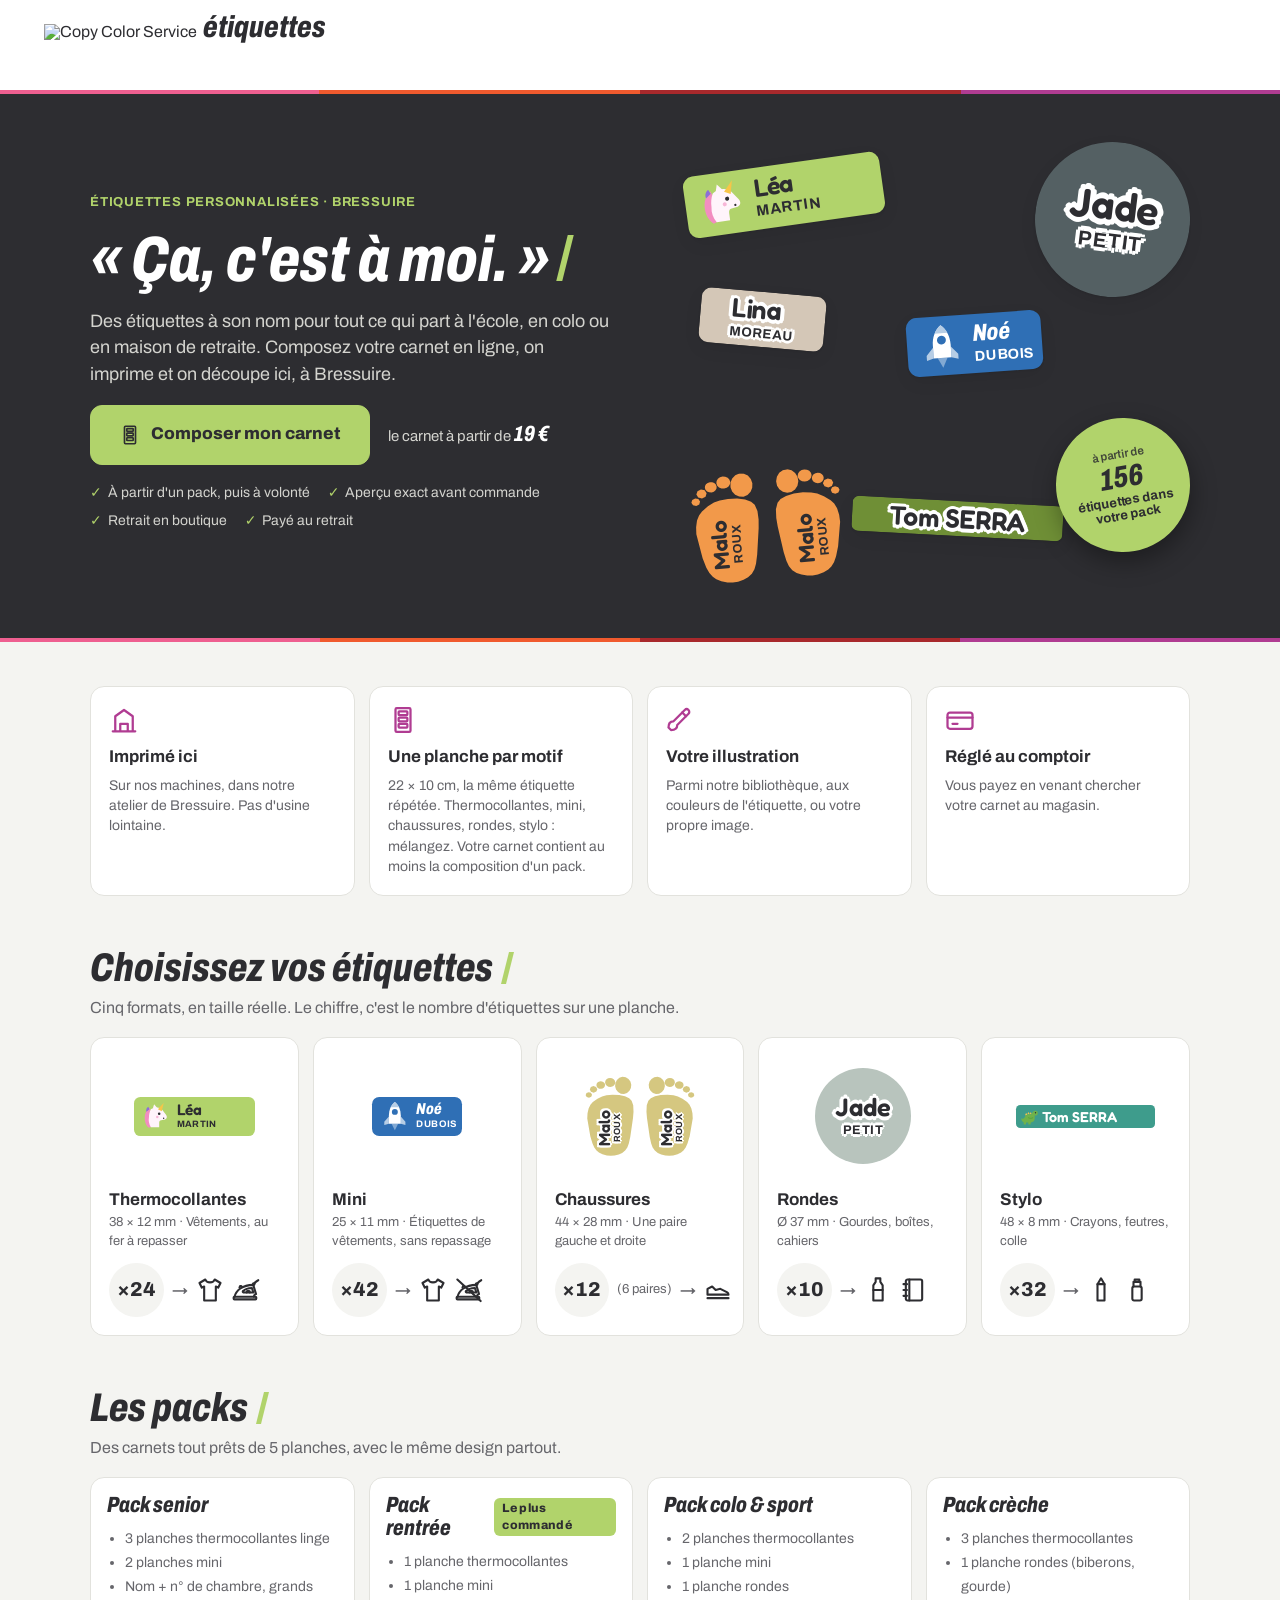
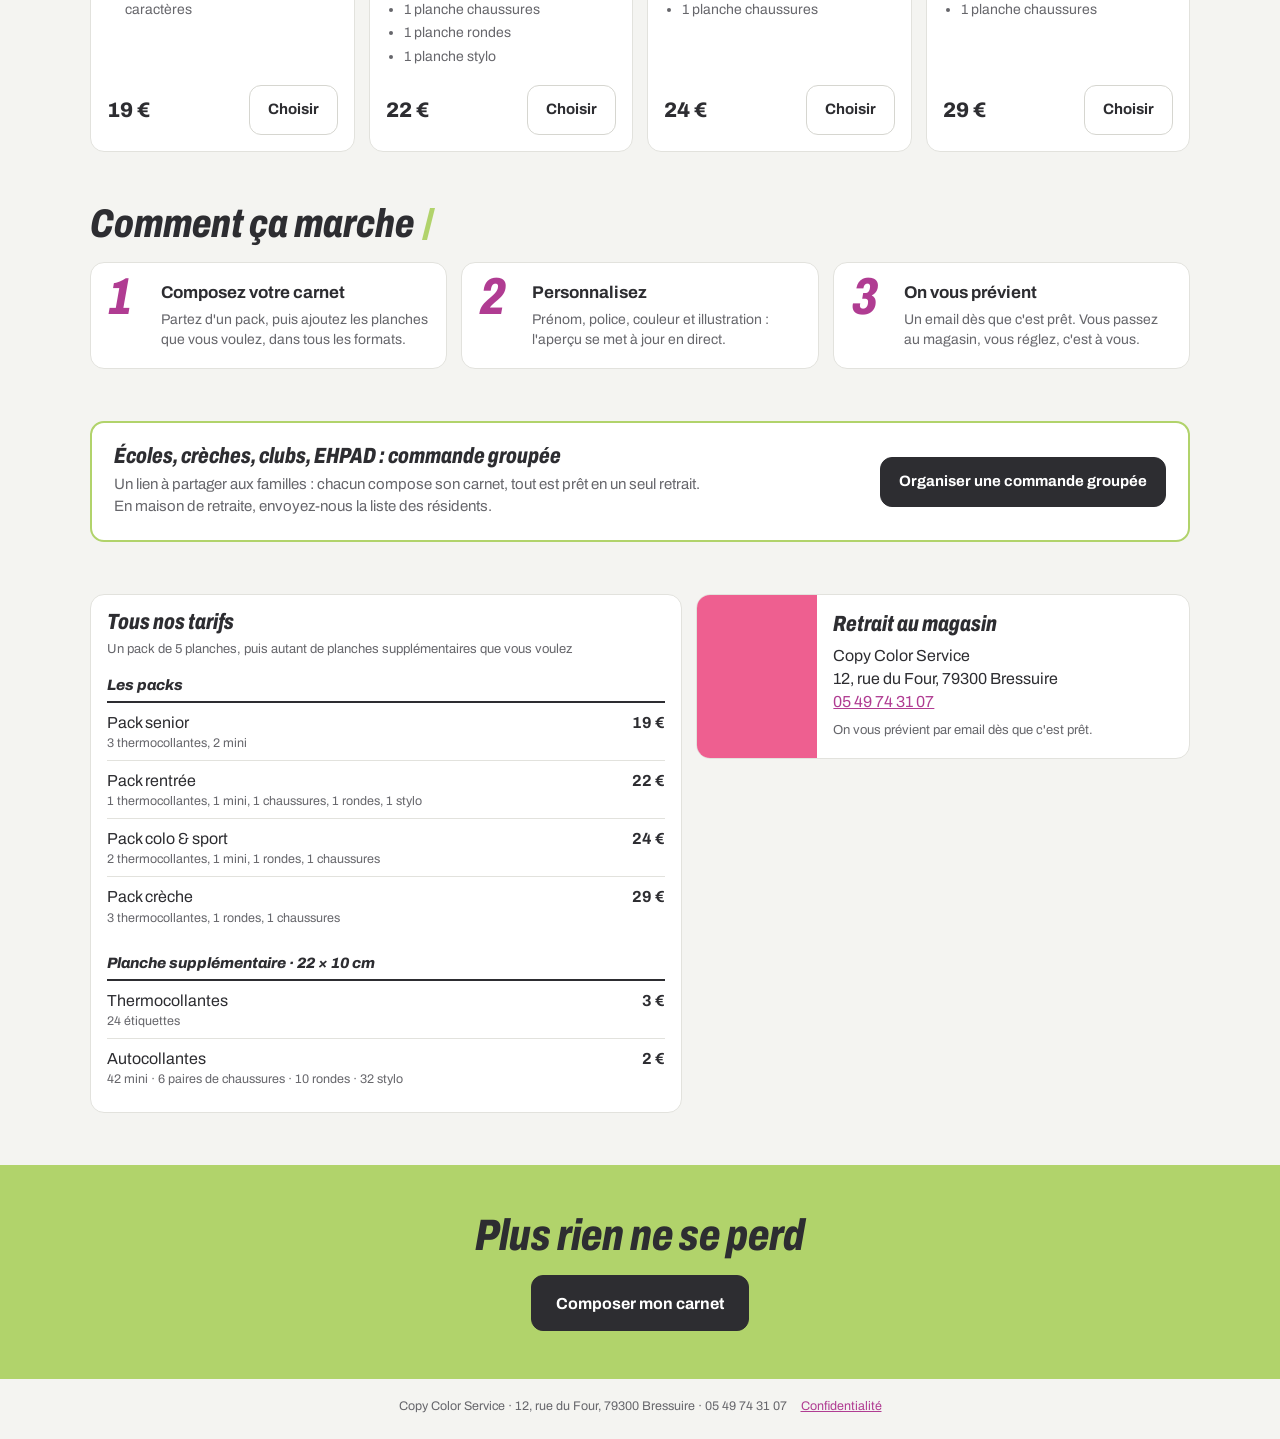
==== commit 6044ba08: "Packs modifiables depuis l'atelier : nom, prix, composition, ligne en plus, badge - tarifs.json : li" ====
--- a/www/index.html
+++ b/www/index.html
@@ -93,7 +93,7 @@
 .band[id]{scroll-margin-top:90px}
 html{scroll-behavior:smooth}
 @media (prefers-reduced-motion:reduce){html{scroll-behavior:auto}}
-.packs{display:grid;grid-template-columns:repeat(4,1fr);gap:14px;margin-top:18px}
+.packs{display:grid;grid-template-columns:repeat(var(--n,4),1fr);gap:14px;margin-top:18px}
 .pack{display:flex;flex-direction:column;gap:10px}
 .pack ul{margin:0;padding-left:18px;font-size:14px;color:var(--muted);line-height:1.7}
 .pack .pr{display:flex;justify-content:space-between;align-items:center;margin-top:auto;padding-top:6px}
@@ -179,13 +179,13 @@
 <p class="hero-lead">Des étiquettes à son nom pour tout ce qui part à l'école, en colo ou en maison de retraite. Composez votre carnet en ligne, on imprime et on découpe ici, à Bressuire.</p>
 <div class="hero-cta">
 <a class="btn btn-lime btn-big" href="#packs"><svg class="ico" viewBox="0 0 24 24" aria-hidden="true"><rect x="6" y="2.5" width="12" height="19" rx="1"/><rect x="8.5" y="5" width="7" height="3" rx=".6"/><rect x="8.5" y="10" width="7" height="3" rx=".6"/><rect x="8.5" y="15" width="7" height="3" rx=".6"/></svg>Composer mon carnet</a>
-<span class="hero-from">le carnet à partir de <b>19 €</b></span>
+<span class="hero-from">le carnet à partir de <b data-from>19 €</b></span>
 </div>
 <ul class="hero-pts"><li>À partir d'un pack, puis à volonté</li><li>Aperçu exact avant commande</li><li>Retrait en boutique</li><li>Payé au retrait</li></ul>
 </div>
 <div class="sheets" aria-hidden="true">
 <div class="stk" style="position:absolute;left:0;top:22px;--r:-8deg;animation-duration:6.5s;animation-delay:0s"><div class="lab" style="width:197.6px;height:62.4px;flex:none;border-radius:10.4px;background:#B1D36B;color:#2D2D31;padding:0 11.2px;gap:8.7px;box-shadow:0 1px 2px rgba(0,0,0,.08),0 6px 18px rgba(0,0,0,.06);"><svg aria-hidden="true" style="width:49.9px;height:49.9px;"><use href="#i-licorne"></use></svg><div style="display:flex;flex-direction:column;min-width:0;"><span style="font-family:'Fredoka', sans-serif;font-weight:600;font-size:25.0px;line-height:1.05;">Léa</span><span style="font-weight:700;font-size:15.0px;letter-spacing:.04em">MARTIN</span></div></div></div><div class="stk" style="position:absolute;right:0;top:0;--r:7deg;animation-duration:7.5s;animation-delay:-2.2s"><div class="lab pat pt-marguerites" style="width:155.4px;height:155.4px;flex:none;border-radius:999px;background-color:#546063;background-size:210.0px 210.0px;color:#2D2D31;flex-direction:column;justify-content:center;gap:4.7px;padding:0 12.4px;box-shadow:0 1px 2px rgba(0,0,0,.08),0 6px 18px rgba(0,0,0,.06);"><div style="display:flex;flex-direction:column;min-width:0;align-items:center;text-align:center;"><span style="font-family:'Fredoka', sans-serif;font-weight:600;font-size:41.0px;line-height:1.05;text-shadow:5.74px 0.00px 0 #fff,-5.74px 0.00px 0 #fff,0.00px 5.74px 0 #fff,0.00px -5.74px 0 #fff,4.02px 4.02px 0 #fff,-4.02px 4.02px 0 #fff,4.02px -4.02px 0 #fff,-4.02px -4.02px 0 #fff;">Jade</span><span style="font-weight:700;font-size:20.2px;letter-spacing:.04em;text-shadow:4.44px 0.00px 0 #fff,-4.44px 0.00px 0 #fff,0.00px 4.44px 0 #fff,0.00px -4.44px 0 #fff,3.11px 3.11px 0 #fff,-3.11px 3.11px 0 #fff,3.11px -3.11px 0 #fff,-3.11px -3.11px 0 #fff;">PETIT</span></div></div></div><div class="stk" style="position:absolute;left:3%;top:150px;--r:5deg;animation-duration:6s;animation-delay:-1.4s"><div class="lab pat pt-mer" style="width:125.0px;height:55.0px;flex:none;border-radius:10.0px;background-color:#D4C7B7;background-size:225.0px 225.0px;justify-content:center;color:#2D2D31;padding:0 9.9px;gap:7.7px;box-shadow:0 1px 2px rgba(0,0,0,.08),0 6px 18px rgba(0,0,0,.06);"><div style="display:flex;flex-direction:column;min-width:0;"><span style="font-family:'Fredoka', sans-serif;font-weight:600;font-size:26.4px;line-height:1.05;text-shadow:3.70px 0.00px 0 #fff,-3.70px 0.00px 0 #fff,0.00px 3.70px 0 #fff,0.00px -3.70px 0 #fff,2.59px 2.59px 0 #fff,-2.59px 2.59px 0 #fff,2.59px -2.59px 0 #fff,-2.59px -2.59px 0 #fff;">Lina</span><span style="font-weight:700;font-size:13.2px;letter-spacing:.04em;text-shadow:2.90px 0.00px 0 #fff,-2.90px 0.00px 0 #fff,0.00px 2.90px 0 #fff,0.00px -2.90px 0 #fff,2.03px 2.03px 0 #fff,-2.03px 2.03px 0 #fff,2.03px -2.03px 0 #fff,-2.03px -2.03px 0 #fff;">MOREAU</span></div></div></div><div class="stk" style="position:absolute;left:44%;top:172px;--r:-4deg;animation-duration:7s;animation-delay:-3.1s"><div class="lab" style="width:135.0px;height:59.4px;flex:none;border-radius:10.8px;background:#2F6FB5;color:#FFFFFF;padding:0 10.7px;gap:8.3px;box-shadow:0 1px 2px rgba(0,0,0,.08),0 6px 18px rgba(0,0,0,.06);"><svg aria-hidden="true" style="width:47.5px;height:47.5px;--i1:#FFFFFF;--i2:color-mix(in srgb,#FFFFFF 65%,#2F6FB5);--i3:color-mix(in srgb,#FFFFFF 40%,#2F6FB5);--e:#2F6FB5;--k:#FFFFFF;"><use href="#i-fusee"></use></svg><div style="display:flex;flex-direction:column;min-width:0;"><span style="font-family:'Archivo', sans-serif;font-weight:800;font-style:italic;font-stretch:75%;font-size:23.8px;line-height:1.05;">Noé</span><span style="font-weight:700;font-size:14.3px;letter-spacing:.04em">DUBOIS</span></div></div></div><div class="stk" style="position:absolute;left:1%;bottom:0;--r:-5deg;animation-duration:8s;animation-delay:-0.8s"><div style="display:flex;gap:10.4px"><div style="position:relative;width:72.8px;height:114.4px;flex:none;color:#2D2D31"><div aria-hidden="true" class="" style="position:absolute;inset:0;background:#F2994A;clip-path:path('M44.14 10.54 L43.48 8.24 L41.98 6.43 L39.68 5.15 L37.00 4.75 L34.35 5.26 L32.13 6.64 L30.67 8.65 L30.20 10.99 L30.87 13.45 L32.49 15.36 L34.83 16.59 L37.51 16.93 L40.16 16.36 L42.34 14.94 L43.74 12.89 Z M30.19 14.07 L29.57 12.11 L28.14 10.52 L26.13 9.52 L23.83 9.28 L21.60 9.82 L19.77 11.06 L18.67 12.71 L18.34 14.71 L18.90 16.68 L20.28 18.30 L22.26 19.35 L24.70 19.63 L26.94 19.09 L28.76 17.85 L29.91 16.08 Z M66.06 14.04 L64.90 9.62 L62.24 6.02 L58.47 3.75 L53.90 3.21 L49.75 4.55 L46.40 7.46 L44.36 11.50 L43.94 16.06 L45.19 20.44 L47.95 23.99 L51.77 26.15 L56.08 26.60 L60.22 25.26 L63.57 22.35 L65.53 18.59 Z M19.61 20.10 L17.92 16.98 L14.33 15.81 L10.72 17.22 L9.30 20.44 L10.90 23.60 L14.58 24.85 L18.28 23.36 Z M12.38 27.72 L10.87 25.10 L7.79 24.17 L4.75 25.43 L3.62 28.20 L5.05 30.85 L8.22 31.84 L11.33 30.51 Z M13.45 37.76 L10.16 41.46 L7.69 46.39 L6.20 53.10 L5.82 60.03 L9.99 84.37 L12.87 94.14 L15.46 99.75 L18.48 103.86 L21.80 106.63 L26.62 109.01 L32.64 110.72 L37.97 111.24 L43.29 110.81 L48.94 109.32 L53.61 107.24 L57.69 104.12 L60.66 99.85 L62.70 94.53 L64.68 85.45 L68.43 59.34 L69.13 50.78 L68.73 42.08 L66.52 35.77 L63.20 32.31 L57.46 29.60 L49.51 27.90 L40.35 27.51 L32.10 28.34 L26.13 29.93 L19.80 33.20 Z')"></div><div style="position:absolute;left:48%;top:64%;transform:translate(-50%,-50%) rotate(-90deg);display:flex;flex-direction:column;align-items:center;white-space:nowrap;line-height:1.05"><span style="font-family:'Fredoka', sans-serif;font-weight:600;font-size:21.8px;">Malo</span><span style="font-weight:700;font-size:12.4px;letter-spacing:.04em">ROUX</span></div></div><div style="position:relative;width:72.8px;height:114.4px;flex:none;color:#2D2D31"><div aria-hidden="true" class="" style="position:absolute;inset:0;background:#F2994A;clip-path:path('M28.66 10.54 L29.32 8.24 L30.82 6.43 L33.12 5.15 L35.80 4.75 L38.45 5.26 L40.67 6.64 L42.13 8.65 L42.60 10.99 L41.93 13.45 L40.31 15.36 L37.97 16.59 L35.29 16.93 L32.64 16.36 L30.46 14.94 L29.06 12.89 Z M42.61 14.07 L43.23 12.11 L44.66 10.52 L46.67 9.52 L48.97 9.28 L51.20 9.82 L53.03 11.06 L54.13 12.71 L54.46 14.71 L53.90 16.68 L52.52 18.30 L50.54 19.35 L48.10 19.63 L45.86 19.09 L44.04 17.85 L42.89 16.08 Z M6.74 14.04 L7.90 9.62 L10.56 6.02 L14.33 3.75 L18.90 3.21 L23.05 4.55 L26.40 7.46 L28.44 11.50 L28.86 16.06 L27.61 20.44 L24.85 23.99 L21.03 26.15 L16.72 26.60 L12.58 25.26 L9.23 22.35 L7.27 18.59 Z M53.19 20.10 L54.88 16.98 L58.47 15.81 L62.08 17.22 L63.50 20.44 L61.90 23.60 L58.22 24.85 L54.52 23.36 Z M60.42 27.72 L61.93 25.10 L65.01 24.17 L68.05 25.43 L69.18 28.20 L67.75 30.85 L64.58 31.84 L61.47 30.51 Z M59.35 37.76 L62.64 41.46 L65.11 46.39 L66.60 53.10 L66.98 60.03 L62.81 84.37 L59.93 94.14 L57.34 99.75 L54.32 103.86 L51.00 106.63 L46.18 109.01 L40.16 110.72 L34.83 111.24 L29.51 110.81 L23.86 109.32 L19.19 107.24 L15.11 104.12 L12.14 99.85 L10.10 94.53 L8.12 85.45 L4.37 59.34 L3.67 50.78 L4.07 42.08 L6.28 35.77 L9.60 32.31 L15.34 29.60 L23.29 27.90 L32.45 27.51 L40.70 28.34 L46.67 29.93 L53.00 33.20 Z')"></div><div style="position:absolute;left:52%;top:64%;transform:translate(-50%,-50%) rotate(-90deg);display:flex;flex-direction:column;align-items:center;white-space:nowrap;line-height:1.05"><span style="font-family:'Fredoka', sans-serif;font-weight:600;font-size:21.8px;">Malo</span><span style="font-weight:700;font-size:12.4px;letter-spacing:.04em">ROUX</span></div></div></div></div><div class="stk" style="position:absolute;left:33%;bottom:46px;--r:3deg;animation-duration:6.8s;animation-delay:-4.2s"><div class="lab pat pt-monstres" style="width:211.2px;height:35.2px;flex:none;border-radius:6.6px;background-color:#6F8F36;background-size:221.8px 332.6px;justify-content:center;color:#2D2D31;padding:0 6.3px;gap:4.9px;box-shadow:0 1px 2px rgba(0,0,0,.08),0 6px 18px rgba(0,0,0,.06);"><div style="display:flex;flex-direction:column;min-width:0;"><span style="font-family:'Fredoka', sans-serif;font-weight:600;font-size:26.2px;line-height:1.05;text-shadow:3.67px 0.00px 0 #fff,-3.67px 0.00px 0 #fff,0.00px 3.67px 0 #fff,0.00px -3.67px 0 #fff,2.57px 2.57px 0 #fff,-2.57px 2.57px 0 #fff,2.57px -2.57px 0 #fff,-2.57px -2.57px 0 #fff;">Tom SERRA</span></div></div></div>
-<span class="sticker"><small>à partir de</small><b>156</b>étiquettes dans votre pack</span>
+<span class="sticker"><small>à partir de</small><b data-minlabels>156</b>étiquettes dans votre pack</span>
 </div>
 </div>
 </section>
@@ -209,7 +209,7 @@
 <section class="band" id="packs">
 <h2 class="title">Les packs</h2>
 <p class="muted">Des carnets tout prêts de 5 planches, avec le même design partout.</p>
-<div class="packs"><div class="card pack"><div style="display:flex;justify-content:space-between;align-items:center;gap:8px"><h3 class="title-sm">Pack senior</h3></div><ul><li>3 planches thermocollantes linge</li><li>2 planches mini</li><li>Nom + n° de chambre, grands caractères</li></ul><div class="pr"><b>19 €</b><a class="btn" href="/composer?pack=senior">Choisir</a></div></div><div class="card pack"><div style="display:flex;justify-content:space-between;align-items:center;gap:8px"><h3 class="title-sm">Pack rentrée</h3><span class="chip">Le plus commandé</span></div><ul><li>1 planche thermocollantes</li><li>1 planche mini</li><li>1 planche chaussures</li><li>1 planche rondes</li><li>1 planche stylo</li></ul><div class="pr"><b>22 €</b><a class="btn" href="/composer?pack=rentree">Choisir</a></div></div><div class="card pack"><div style="display:flex;justify-content:space-between;align-items:center;gap:8px"><h3 class="title-sm">Pack colo &amp; sport</h3></div><ul><li>2 planches thermocollantes</li><li>1 planche mini</li><li>1 planche rondes</li><li>1 planche chaussures</li></ul><div class="pr"><b>24 €</b><a class="btn" href="/composer?pack=colo">Choisir</a></div></div><div class="card pack"><div style="display:flex;justify-content:space-between;align-items:center;gap:8px"><h3 class="title-sm">Pack crèche</h3></div><ul><li>3 planches thermocollantes</li><li>1 planche rondes (biberons, gourde)</li><li>1 planche chaussures</li></ul><div class="pr"><b>29 €</b><a class="btn" href="/composer?pack=creche">Choisir</a></div></div></div>
+<div class="packs"><div class="card pack"><div style="display:flex;justify-content:space-between;align-items:center;gap:8px"><h3 class="title-sm">Pack senior</h3></div><ul><li>3 planches thermocollantes linge</li><li>2 planches mini</li><li>Nom + n° de chambre, grands caractères</li></ul><div class="pr"><b data-pack="senior">19 €</b><a class="btn" href="/composer?pack=senior">Choisir</a></div></div><div class="card pack"><div style="display:flex;justify-content:space-between;align-items:center;gap:8px"><h3 class="title-sm">Pack rentrée</h3><span class="chip">Le plus commandé</span></div><ul><li>1 planche thermocollantes</li><li>1 planche mini</li><li>1 planche chaussures</li><li>1 planche rondes</li><li>1 planche stylo</li></ul><div class="pr"><b data-pack="rentree">22 €</b><a class="btn" href="/composer?pack=rentree">Choisir</a></div></div><div class="card pack"><div style="display:flex;justify-content:space-between;align-items:center;gap:8px"><h3 class="title-sm">Pack colo &amp; sport</h3></div><ul><li>2 planches thermocollantes</li><li>1 planche mini</li><li>1 planche rondes</li><li>1 planche chaussures</li></ul><div class="pr"><b data-pack="colo">24 €</b><a class="btn" href="/composer?pack=colo">Choisir</a></div></div><div class="card pack"><div style="display:flex;justify-content:space-between;align-items:center;gap:8px"><h3 class="title-sm">Pack crèche</h3></div><ul><li>3 planches thermocollantes</li><li>1 planche rondes (biberons, gourde)</li><li>1 planche chaussures</li></ul><div class="pr"><b data-pack="creche">29 €</b><a class="btn" href="/composer?pack=creche">Choisir</a></div></div></div>
 </section>
 
 <section class="band">
@@ -233,7 +233,7 @@
 <div class="card">
 <h2 class="title-sm">Tous nos tarifs</h2>
 <p class="muted small" style="margin:6px 0 0">Un pack de 5 planches, puis autant de planches supplémentaires que vous voulez</p>
-<table class="prices"><tr class="ph"><td colspan="2">Les packs · 5 planches</td></tr><tr><td>Pack senior<span class="sub">3 thermocollantes, 2 mini</span></td><td>19 €</td></tr><tr><td>Pack rentrée<span class="sub">1 thermocollantes, 1 mini, 1 chaussures, 1 rondes, 1 stylo</span></td><td>22 €</td></tr><tr><td>Pack colo &amp; sport<span class="sub">2 thermocollantes, 1 mini, 1 rondes, 1 chaussures</span></td><td>24 €</td></tr><tr><td>Pack crèche<span class="sub">3 thermocollantes, 1 rondes, 1 chaussures</span></td><td>29 €</td></tr><tr class="ph"><td colspan="2">Planche supplémentaire · 22 × 10 cm</td></tr><tr><td>Thermocollantes<span class="sub">24 étiquettes</span></td><td>3 €</td></tr><tr><td>Autocollantes<span class="sub">42 mini · 6 paires de chaussures · 10 rondes · 32 stylo</span></td><td>2 €</td></tr></table>
+<table class="prices"><tr class="ph"><td colspan="2">Les packs</td></tr><tr><td>Pack senior<span class="sub">3 thermocollantes, 2 mini</span></td><td data-pack="senior">19 €</td></tr><tr><td>Pack rentrée<span class="sub">1 thermocollantes, 1 mini, 1 chaussures, 1 rondes, 1 stylo</span></td><td data-pack="rentree">22 €</td></tr><tr><td>Pack colo &amp; sport<span class="sub">2 thermocollantes, 1 mini, 1 rondes, 1 chaussures</span></td><td data-pack="colo">24 €</td></tr><tr><td>Pack crèche<span class="sub">3 thermocollantes, 1 rondes, 1 chaussures</span></td><td data-pack="creche">29 €</td></tr><tr class="ph"><td colspan="2">Planche supplémentaire · 22 × 10 cm</td></tr><tr><td>Thermocollantes<span class="sub">24 étiquettes</span></td><td data-unit="thermo">3 €</td></tr><tr><td>Autocollantes<span class="sub">42 mini · 6 paires de chaussures · 10 rondes · 32 stylo</span></td><td data-unit="adhesive">2 €</td></tr></table>
 </div>
 <div class="card shopcard">
 <img src="/assets/kiosque.png" alt="">
@@ -252,5 +252,40 @@
 </main>
 <footer class="foot"><span>Copy Color Service · 12, rue du Four, 79300 Bressuire · 05 49 74 31 07</span><a href="/confidentialite.html">Confidentialité</a></footer>
 </div>
+<script>
+/* Packs et prix publiés par l'atelier : remplacent ceux écrits dans la page */
+fetch('/api/tarifs').then(function (r) { return r.ok ? r.json() : null; }).then(function (d) {
+  if (!d || !d.packs || !d.packs.length) return;
+  var eur = function (c) { return (c % 100 ? (c / 100).toFixed(2).replace('.', ',') : String(c / 100)) + ' €'; };
+  var esc = function (t) { return String(t).replace(/[&<>"]/g, function (c) { return {'&': '&amp;', '<': '&lt;', '>': '&gt;', '"': '&quot;'}[c]; }); };
+  var LBL = {thermo: 'thermocollantes', mini: 'mini', chaussure: 'chaussures', ronde: 'rondes', stylo: 'stylo'};
+  var lines = function (p) { return Object.keys(LBL).filter(function (f) { return p.content[f]; })
+    .map(function (f) { var n = p.content[f]; return n + ' planche' + (n > 1 ? 's' : '') + ' ' + LBL[f]; }); };
+  var box = document.querySelector('.packs');
+  if (box) box.style.setProperty('--n', d.packs.length <= 5 ? d.packs.length : (d.packs.length === 6 ? 3 : 4));
+  if (box) box.innerHTML = d.packs.map(function (p) {
+    return '<div class="card pack"><div style="display:flex;justify-content:space-between;align-items:center;gap:8px"><h3 class="title-sm">' + esc(p.label) + '</h3>'
+      + (p.badge ? '<span class="chip">Le plus commandé</span>' : '') + '</div><ul>'
+      + lines(p).concat(p.note ? [p.note] : []).map(function (l) { return '<li>' + esc(l) + '</li>'; }).join('')
+      + '</ul><div class="pr"><b>' + eur(p.cents) + '</b><a class="btn" href="/composer?pack=' + encodeURIComponent(p.id) + '">Choisir</a></div></div>';
+  }).join('');
+  var tb = document.querySelector('table.prices');
+  if (tb) {
+    tb.querySelectorAll('td[data-pack]').forEach(function (td) { td.parentNode.remove(); });
+    var head = tb.querySelector('tr.ph');
+    d.packs.slice().reverse().forEach(function (p) {
+      var tr = document.createElement('tr');
+      tr.innerHTML = '<td>' + esc(p.label) + '<span class="sub">' + esc(lines(p).map(function (l) { return l.replace(/ planches? /, ' '); }).join(', ')) + '</span></td><td data-pack="' + esc(p.id) + '">' + eur(p.cents) + '</td>';
+      head.parentNode.insertBefore(tr, head.nextSibling);
+    });
+  }
+  document.querySelectorAll('[data-unit]').forEach(function (el) { var c = d.unit[el.getAttribute('data-unit')]; if (c) el.textContent = eur(c); });
+  document.querySelectorAll('[data-from]').forEach(function (el) { el.textContent = eur(d.from_cents); });
+  if (d.per) {
+    var min = Math.min.apply(null, d.packs.map(function (p) { return Object.keys(p.content).reduce(function (a, f) { return a + p.content[f] * (d.per[f] || 0); }, 0); }));
+    document.querySelectorAll('[data-minlabels]').forEach(function (el) { el.textContent = min; });
+  }
+}).catch(function () {});
+</script>
 </body>
 </html>
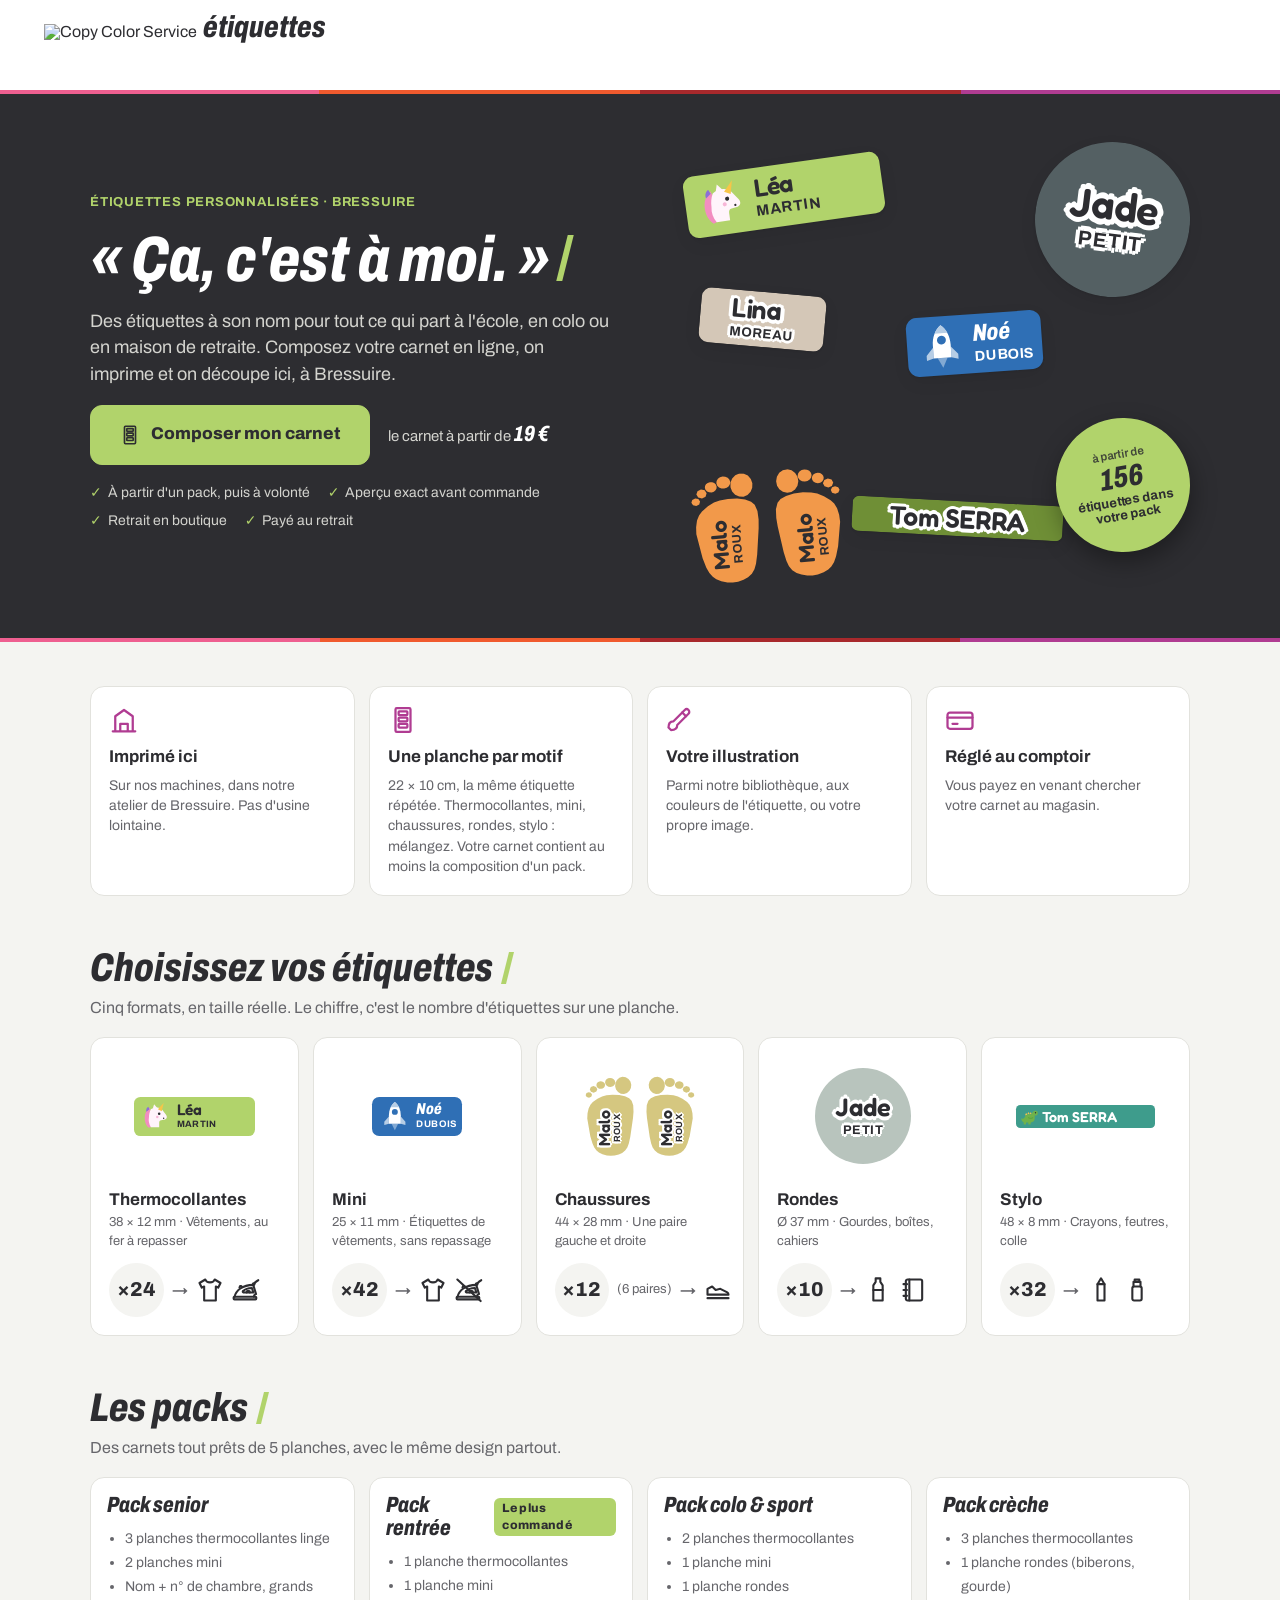
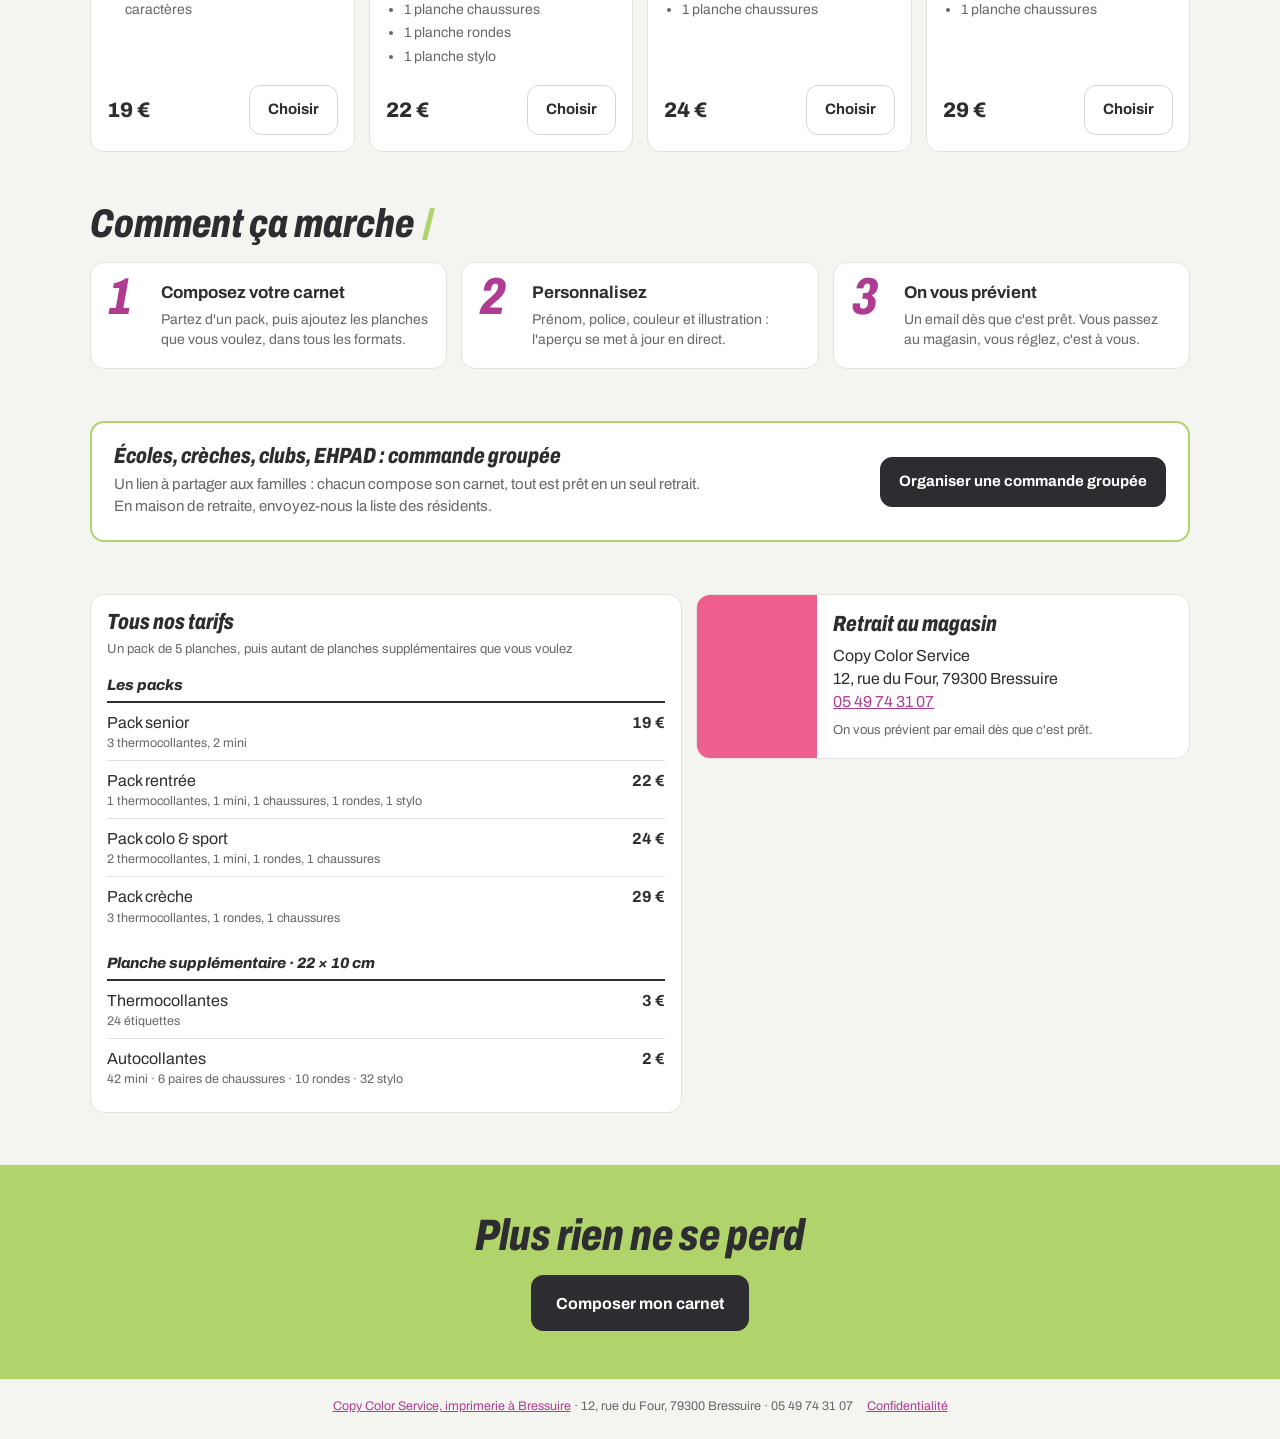
==== commit 40ba5aae: "Référencement : sitemap.xml, robots.txt, données structurées (service + boutique), canonical, lien v" ====
--- a/www/index.html
+++ b/www/index.html
@@ -13,7 +13,14 @@
 <meta property="og:type" content="website">
 <meta property="og:site_name" content="Copy Color Service">
 <meta property="og:locale" content="fr_FR">
+<link rel="canonical" href="https://etiquettes.copycolor.fr/">
 <meta property="og:url" content="https://etiquettes.copycolor.fr/">
+<meta property="og:image" content="https://etiquettes.copycolor.fr/assets/og.jpg?v=1">
+<meta property="og:image:width" content="1200">
+<meta property="og:image:height" content="630">
+<meta property="og:image:alt" content="Planches d'étiquettes prénom personnalisées, imprimées à Bressuire">
+<meta name="twitter:card" content="summary_large_image">
+<script type="application/ld+json">{"@context":"https://schema.org","@graph":[{"@type":"WebSite","@id":"https://etiquettes.copycolor.fr/#site","url":"https://etiquettes.copycolor.fr/","name":"Étiquettes prénom Copy Color","inLanguage":"fr-FR","publisher":{"@id":"https://copycolor.fr/#entreprise"}},{"@type":"Service","@id":"https://etiquettes.copycolor.fr/#service","name":"Étiquettes prénom Copy Color","serviceType":"Étiquettes prénom personnalisées","description":"Étiquettes prénom personnalisées pour l'école, la crèche, la colo et la maison de retraite : thermocollantes, autocollantes, chaussures, rondes et stylo. Imprimées à Bressuire, retrait et paiement en boutique.","url":"https://etiquettes.copycolor.fr/","areaServed":["Bressuire","Deux-Sèvres","Bocage bressuirais"],"provider":{"@type":["LocalBusiness","ProfessionalService"],"@id":"https://copycolor.fr/#entreprise","name":"Copy Color Service","url":"https://copycolor.fr/","telephone":"+33549743107","image":"https://copycolor.fr/assets/img/og.jpg","address":{"@type":"PostalAddress","streetAddress":"12 rue du Four","postalCode":"79300","addressLocality":"Bressuire","addressRegion":"Nouvelle-Aquitaine","addressCountry":"FR"},"geo":{"@type":"GeoCoordinates","latitude":46.8396477,"longitude":-0.4934275},"openingHoursSpecification":[{"@type":"OpeningHoursSpecification","dayOfWeek":["Monday","Tuesday","Wednesday","Thursday","Friday"],"opens":"09:00","closes":"12:00"},{"@type":"OpeningHoursSpecification","dayOfWeek":["Monday","Tuesday","Wednesday","Thursday","Friday"],"opens":"14:00","closes":"19:00"},{"@type":"OpeningHoursSpecification","dayOfWeek":"Saturday","opens":"09:00","closes":"12:00"}]}}]}</script>
 <meta property="og:title" content="Étiquettes prénom, imprimées à Bressuire">
 <meta property="og:description" content="Étiquettes prénom personnalisées pour l'école, la crèche, la colo ou la maison de retraite : thermocollantes, autocollantes, chaussures. Imprimées à Bressuire, à retirer au magasin.">
 <link rel="preconnect" href="https://fonts.gstatic.com" crossorigin>
@@ -250,7 +257,7 @@
 <a class="btn btn-big btn-ink" href="#packs">Composer mon carnet</a>
 </section>
 </main>
-<footer class="foot"><span>Copy Color Service · 12, rue du Four, 79300 Bressuire · 05 49 74 31 07</span><a href="/confidentialite.html">Confidentialité</a></footer>
+<footer class="foot"><span><a href="https://copycolor.fr">Copy Color Service, imprimerie à Bressuire</a> · 12, rue du Four, 79300 Bressuire · 05 49 74 31 07</span><a href="/confidentialite.html">Confidentialité</a></footer>
 </div>
 <script>
 /* Packs et prix publiés par l'atelier : remplacent ceux écrits dans la page */
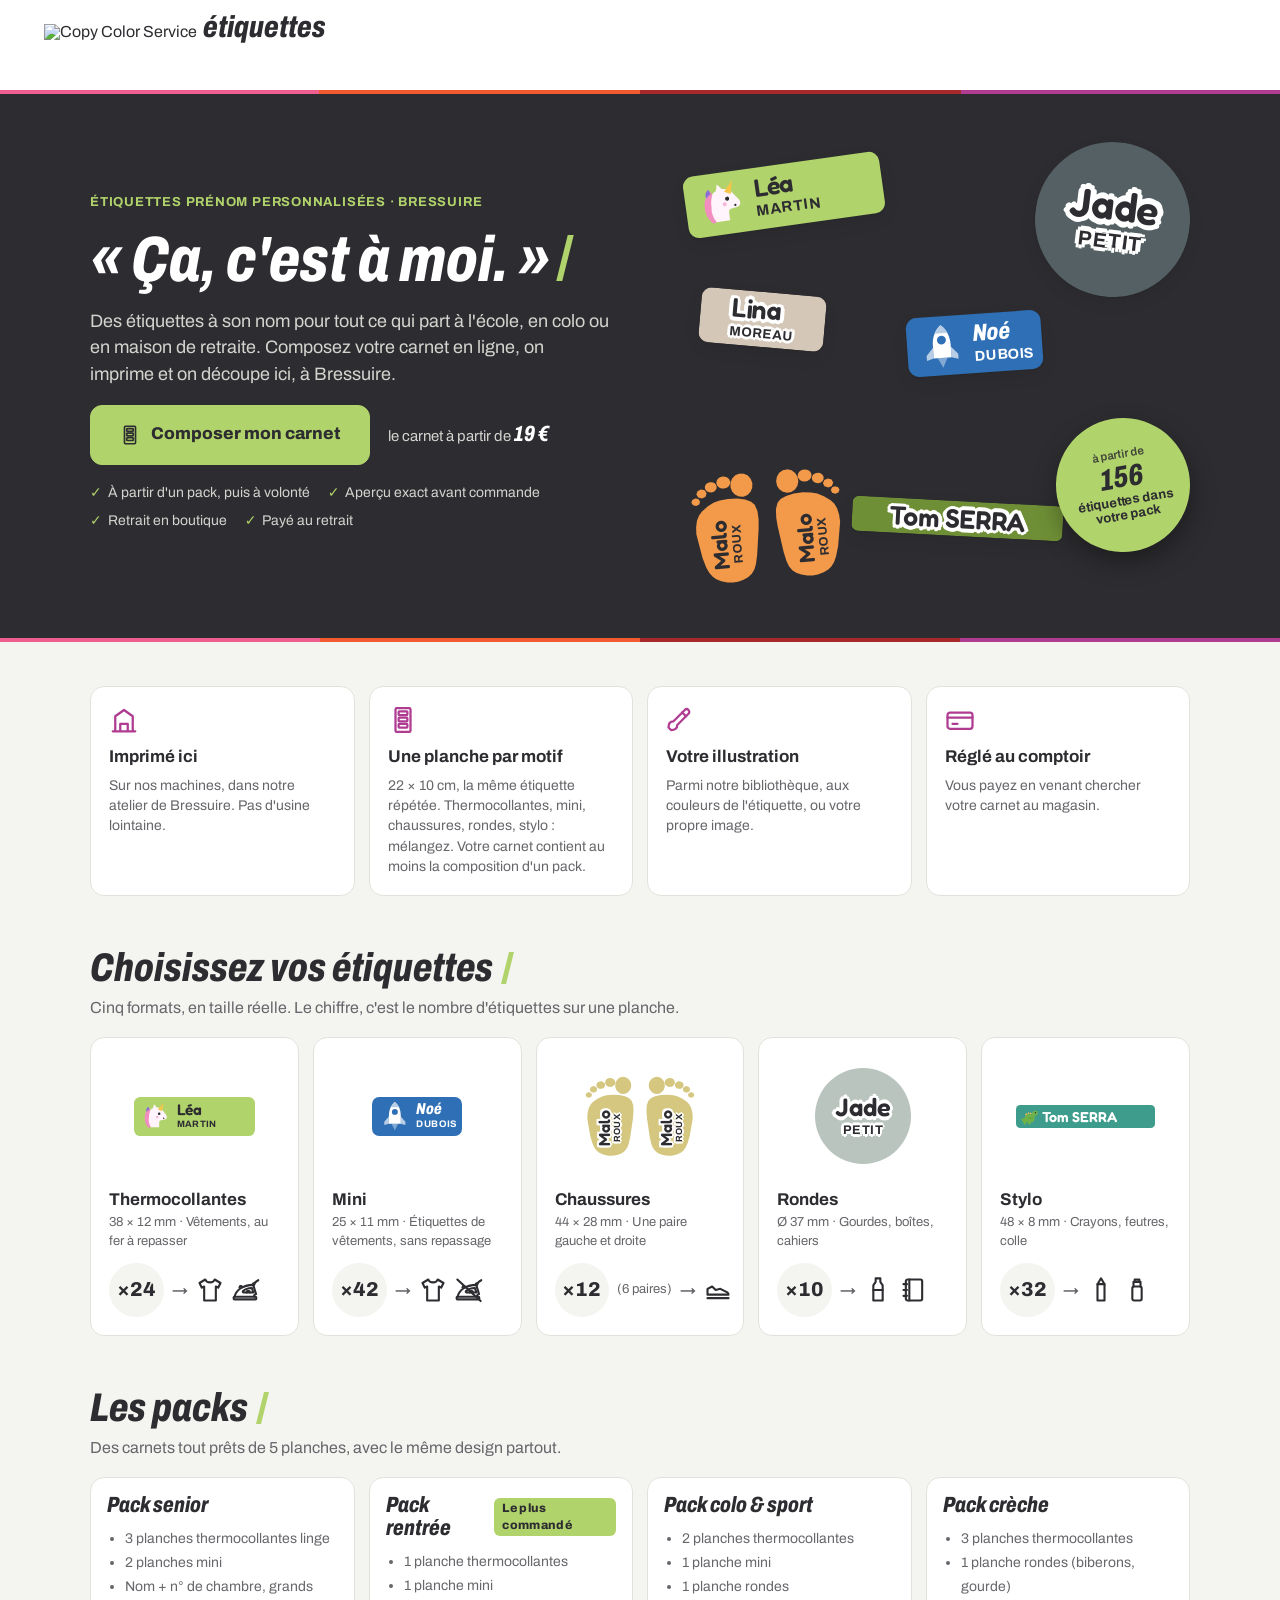
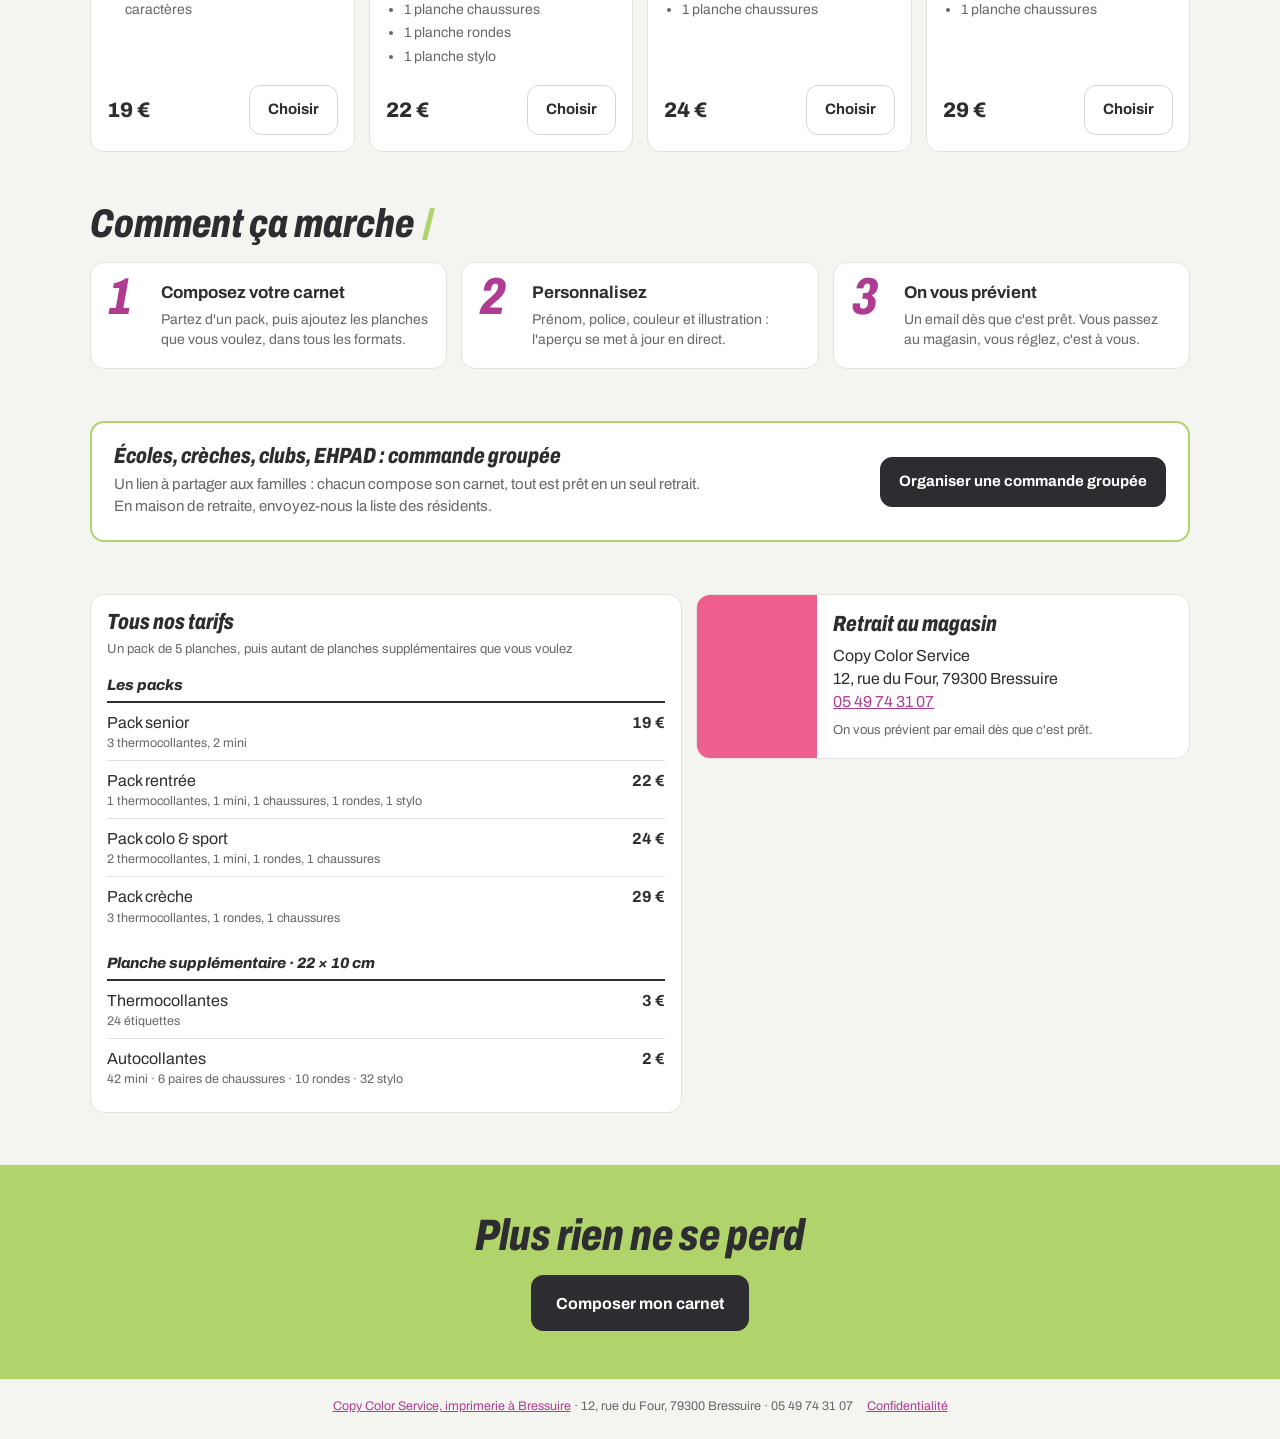
==== commit f7e4540c: "SEO : H1 avec « Étiquettes prénom personnalisées · Bressuire », sameAs Co-Authored-By: Claude Opus 5" ====
--- a/www/index.html
+++ b/www/index.html
@@ -5,7 +5,7 @@
 <meta name="viewport" content="width=device-width, initial-scale=1, viewport-fit=cover">
 <title>Étiquettes prénom personnalisées · Copy Color Service Bressuire</title>
 <meta name="description" content="Étiquettes prénom personnalisées pour l'école, la crèche, la colo ou la maison de retraite : thermocollantes, autocollantes, chaussures. Imprimées à Bressuire, à retirer au magasin.">
-<meta name="theme-color" content="#2D2D31">
+<meta name="theme-color" content="#FFFFFF">
 <link rel="icon" href="/favicon.ico" sizes="48x48">
 <link rel="icon" href="/assets/favicon-32.png" type="image/png" sizes="32x32">
 <link rel="apple-touch-icon" href="/apple-touch-icon.png">
@@ -20,7 +20,7 @@
 <meta property="og:image:height" content="630">
 <meta property="og:image:alt" content="Planches d'étiquettes prénom personnalisées, imprimées à Bressuire">
 <meta name="twitter:card" content="summary_large_image">
-<script type="application/ld+json">{"@context":"https://schema.org","@graph":[{"@type":"WebSite","@id":"https://etiquettes.copycolor.fr/#site","url":"https://etiquettes.copycolor.fr/","name":"Étiquettes prénom Copy Color","inLanguage":"fr-FR","publisher":{"@id":"https://copycolor.fr/#entreprise"}},{"@type":"Service","@id":"https://etiquettes.copycolor.fr/#service","name":"Étiquettes prénom Copy Color","serviceType":"Étiquettes prénom personnalisées","description":"Étiquettes prénom personnalisées pour l'école, la crèche, la colo et la maison de retraite : thermocollantes, autocollantes, chaussures, rondes et stylo. Imprimées à Bressuire, retrait et paiement en boutique.","url":"https://etiquettes.copycolor.fr/","areaServed":["Bressuire","Deux-Sèvres","Bocage bressuirais"],"provider":{"@type":["LocalBusiness","ProfessionalService"],"@id":"https://copycolor.fr/#entreprise","name":"Copy Color Service","url":"https://copycolor.fr/","telephone":"+33549743107","image":"https://copycolor.fr/assets/img/og.jpg","address":{"@type":"PostalAddress","streetAddress":"12 rue du Four","postalCode":"79300","addressLocality":"Bressuire","addressRegion":"Nouvelle-Aquitaine","addressCountry":"FR"},"geo":{"@type":"GeoCoordinates","latitude":46.8396477,"longitude":-0.4934275},"openingHoursSpecification":[{"@type":"OpeningHoursSpecification","dayOfWeek":["Monday","Tuesday","Wednesday","Thursday","Friday"],"opens":"09:00","closes":"12:00"},{"@type":"OpeningHoursSpecification","dayOfWeek":["Monday","Tuesday","Wednesday","Thursday","Friday"],"opens":"14:00","closes":"19:00"},{"@type":"OpeningHoursSpecification","dayOfWeek":"Saturday","opens":"09:00","closes":"12:00"}]}}]}</script>
+<script type="application/ld+json">{"@context":"https://schema.org","@graph":[{"@type":"WebSite","@id":"https://etiquettes.copycolor.fr/#site","url":"https://etiquettes.copycolor.fr/","name":"Étiquettes prénom Copy Color","inLanguage":"fr-FR","publisher":{"@id":"https://copycolor.fr/#entreprise"}},{"@type":"Service","@id":"https://etiquettes.copycolor.fr/#service","name":"Étiquettes prénom Copy Color","serviceType":"Étiquettes prénom personnalisées","description":"Étiquettes prénom personnalisées pour l'école, la crèche, la colo et la maison de retraite : thermocollantes, autocollantes, chaussures, rondes et stylo. Imprimées à Bressuire, retrait et paiement en boutique.","url":"https://etiquettes.copycolor.fr/","areaServed":["Bressuire","Deux-Sèvres","Bocage bressuirais"],"provider":{"@type":["LocalBusiness","ProfessionalService"],"@id":"https://copycolor.fr/#entreprise","name":"Copy Color Service","url":"https://copycolor.fr/","sameAs":["https://www.facebook.com/copycolorservice/","https://www.instagram.com/copycolorservice/"],"telephone":"+33549743107","image":"https://copycolor.fr/assets/img/og.jpg","address":{"@type":"PostalAddress","streetAddress":"12 rue du Four","postalCode":"79300","addressLocality":"Bressuire","addressRegion":"Nouvelle-Aquitaine","addressCountry":"FR"},"geo":{"@type":"GeoCoordinates","latitude":46.8396477,"longitude":-0.4934275},"openingHoursSpecification":[{"@type":"OpeningHoursSpecification","dayOfWeek":["Monday","Tuesday","Wednesday","Thursday","Friday"],"opens":"09:00","closes":"12:00"},{"@type":"OpeningHoursSpecification","dayOfWeek":["Monday","Tuesday","Wednesday","Thursday","Friday"],"opens":"14:00","closes":"19:00"},{"@type":"OpeningHoursSpecification","dayOfWeek":"Saturday","opens":"09:00","closes":"12:00"}]}}]}</script>
 <meta property="og:title" content="Étiquettes prénom, imprimées à Bressuire">
 <meta property="og:description" content="Étiquettes prénom personnalisées pour l'école, la crèche, la colo ou la maison de retraite : thermocollantes, autocollantes, chaussures. Imprimées à Bressuire, à retirer au magasin.">
 <link rel="preconnect" href="https://fonts.gstatic.com" crossorigin>
@@ -57,6 +57,8 @@
 .hero{background:var(--dark);color:var(--on-dark);overflow:hidden}
 .hero-in{max-width:1140px;margin:0 auto;padding:48px 20px 56px;display:grid;grid-template-columns:1.1fr 1fr;gap:40px;align-items:center}
 .hero-text{display:flex;flex-direction:column;gap:18px;align-items:flex-start}
+.hero-h1{display:flex;flex-direction:column;align-items:flex-start;gap:18px;margin:0;font:inherit}
+.hero-h1>span{display:block}
 .kicker{font-size:13px;font-weight:700;letter-spacing:.06em;text-transform:uppercase;color:var(--acc-d)}
 .hero-title{font-size:64px;line-height:.95;margin:0;font-family:var(--tf);font-style:italic;font-weight:800;font-stretch:75%}
 .hero-title::after{content:"";display:inline-block;width:.1em;height:.72em;margin-left:.18em;background:var(--acc-d);transform:skewX(-14deg)}
@@ -181,8 +183,10 @@
 <section class="hero">
 <div class="hero-in">
 <div class="hero-text">
-<span class="kicker">Étiquettes personnalisées · Bressuire</span>
-<h1 class="hero-title">« Ça, c'est à moi. »</h1>
+<h1 class="hero-h1">
+<span class="kicker">Étiquettes prénom personnalisées · Bressuire</span>
+<span class="hero-title">« Ça, c'est à moi. »</span>
+</h1>
 <p class="hero-lead">Des étiquettes à son nom pour tout ce qui part à l'école, en colo ou en maison de retraite. Composez votre carnet en ligne, on imprime et on découpe ici, à Bressuire.</p>
 <div class="hero-cta">
 <a class="btn btn-lime btn-big" href="#packs"><svg class="ico" viewBox="0 0 24 24" aria-hidden="true"><rect x="6" y="2.5" width="12" height="19" rx="1"/><rect x="8.5" y="5" width="7" height="3" rx=".6"/><rect x="8.5" y="10" width="7" height="3" rx=".6"/><rect x="8.5" y="15" width="7" height="3" rx=".6"/></svg>Composer mon carnet</a>
@@ -294,5 +298,6 @@
   }
 }).catch(function () {});
 </script>
+<script src="/assets/live.js?v=1" defer></script>
 </body>
 </html>
